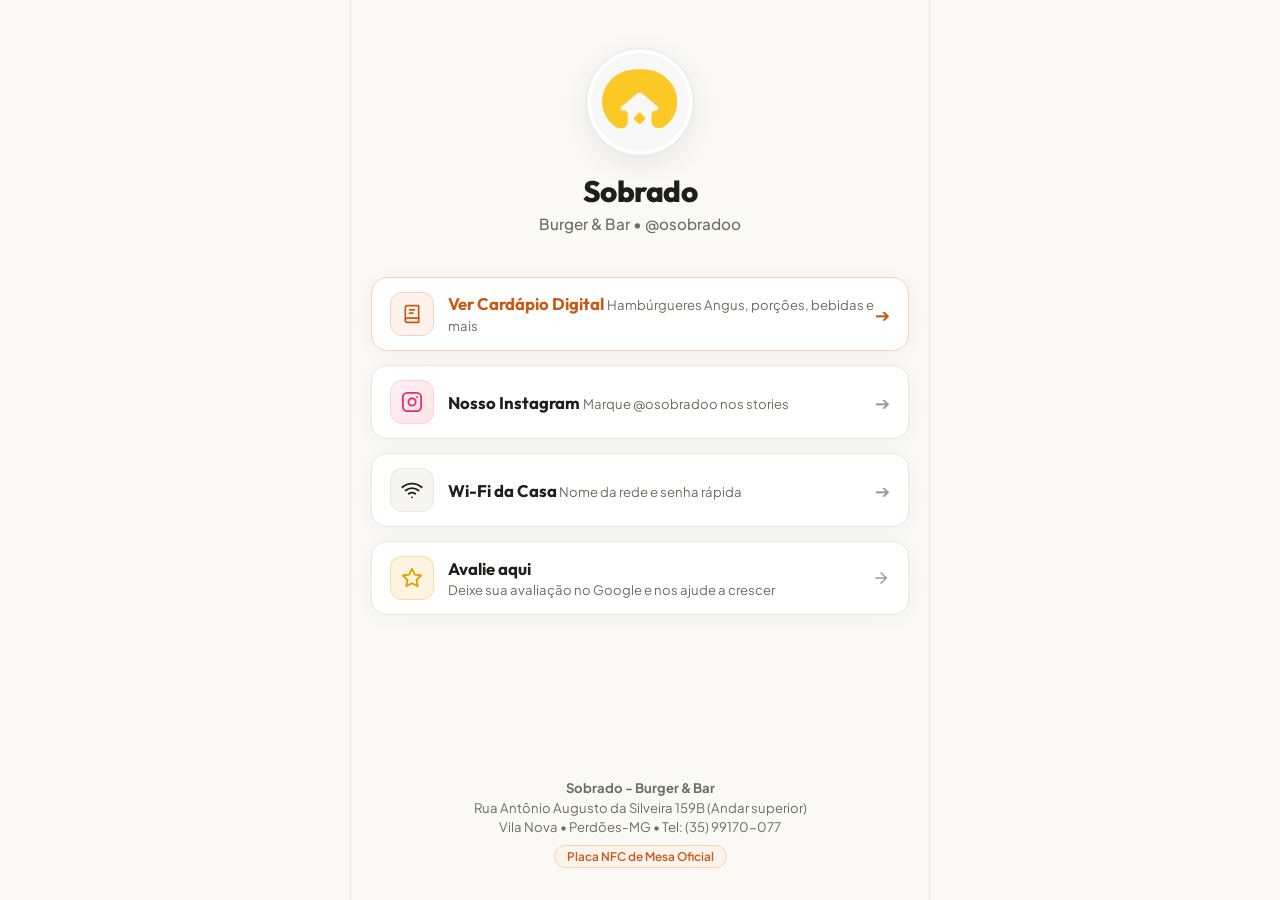
==== index.html @ 649907bb "Initial commit" ====
<!DOCTYPE html>
<html lang="pt-BR">
<head>
  <meta charset="UTF-8">
  <meta name="viewport" content="width=device-width, initial-scale=1.0, maximum-scale=1.0, user-scalable=no, viewport-fit=cover">
  <meta name="theme-color" content="#FAF9F5">
  <meta name="apple-mobile-web-app-status-bar-style" content="default">
  <meta name="description" content="O Sobrado — Hamburgueria artesanal & Chopp em ambiente histórico. Acesse o cardápio digital, conecte-se ao Wi-Fi e conheça nossas criações gastronômicas.">
  
  <!-- Open Graph / WhatsApp Preview -->
  <meta property="og:type" content="website">
  <meta property="og:title" content="Sobrado - Burger & Bar">
  <meta property="og:description" content="Cardápio digital artesanal, hambúrgueres Angus, porções e bebidas. Conecte-se e faça seu pedido.">
  <meta property="og:image" content="assets/images/Logo_Sobrado.jpg">
  <meta property="og:locale" content="pt_BR">
  <meta property="og:site_name" content="Sobrado">

  <title>Sobrado - Burger & Bar — Hub de Mesa</title>

  <!-- Favicon com logo oficial -->
  <link rel="icon" type="image/jpeg" href="assets/images/Logo_Sobrado.jpg">

  <!-- Estilos da Aplicação -->
  <link rel="stylesheet" href="assets/css/styles.css?v=2.7">
</head>
<body>

  <div class="app-container" id="hubAppContainer">
    <main class="hub-wrapper">

      <!-- Identidade e Boas-Vindas Centralizada (Topo Limpo & Minimalista) -->
      <section class="hub-identity">
        <div class="hub-logo-box">
          <img 
            src="assets/images/Logo_Sobrado.jpg" 
            alt="Logotipo Sobrado - Burger & Bar" 
            class="hub-logo-img"
            width="108"
            height="108"
            loading="eager"
          />
        </div>

        <h1 class="hub-title">Sobrado</h1>
        <p class="hub-subtitle">Burger & Bar • @osobradoo</p>

        <!-- Selo de Mesa Ativa Detectada via URL NFC (?mesa=XX) -->
        <div class="table-badge" id="hubTableBadge" style="display: none;">
          <span class="table-badge-dot" aria-hidden="true"></span>
          <span>Mesa <strong id="hubTableNumber">--</strong> Conectada</span>
        </div>
      </section>

      <!-- Ações do Hub de Mesa -->
      <nav class="hub-actions" aria-label="Menu principal de acesso">
        
        <!-- Opção 1: Ver Cardápio (Ação Principal) -->
        <a href="cardapio.html" class="hub-btn hub-btn-primary" id="hubMenuLink">
          <div class="hub-btn-left">
            <span class="hub-btn-icon" aria-hidden="true">
              <svg width="20" height="20" viewBox="0 0 24 24" fill="none" stroke="currentColor" stroke-width="2" stroke-linecap="round" stroke-linejoin="round">
                <path d="M4 19.5A2.5 2.5 0 0 1 6.5 17H20"></path>
                <path d="M6.5 2H20v20H6.5A2.5 2.5 0 0 1 4 19.5v-15A2.5 2.5 0 0 1 6.5 2z"></path>
                <line x1="9" y1="7" x2="15" y2="7"></line>
                <line x1="9" y1="11" x2="13" y2="11"></line>
              </svg>
            </span>
            <div class="hub-btn-text">
              <span class="hub-btn-title">Ver Cardápio Digital</span>
              <span class="hub-btn-desc">Hambúrgueres Angus, porções, bebidas e mais</span>
            </div>
          </div>
          <span class="hub-btn-arrow" aria-hidden="true">➔</span>
        </a>

        <!-- Opção 2: Nosso Instagram -->
        <a 
          href="https://www.instagram.com/osobradoo" 
          target="_blank" 
          rel="noopener noreferrer" 
          class="hub-btn hub-btn-instagram"
          id="hubInstagramLink">
          <div class="hub-btn-left">
            <span class="hub-btn-icon" aria-hidden="true">
              <svg width="22" height="22" viewBox="0 0 24 24" fill="none" stroke="currentColor" stroke-width="2" stroke-linecap="round" stroke-linejoin="round">
                <rect x="2" y="2" width="20" height="20" rx="5" ry="5"></rect>
                <path d="M16 11.37A4 4 0 1 1 12.63 8 4 4 0 0 1 16 11.37z"></path>
                <line x1="17.5" y1="6.5" x2="17.51" y2="6.5"></line>
              </svg>
            </span>
            <div class="hub-btn-text">
              <span class="hub-btn-title">Nosso Instagram</span>
              <span class="hub-btn-desc">Marque @osobradoo nos stories</span>
            </div>
          </div>
          <span class="hub-btn-arrow" aria-hidden="true">➔</span>
        </a>

        <!-- Opção 3: Wi-Fi da Casa -->
        <button type="button" class="hub-btn hub-btn-wifi btn-trigger-wifi" id="hubWifiBtn">
          <div class="hub-btn-left">
            <span class="hub-btn-icon" aria-hidden="true" id="hubWifiIcon">
              <svg width="22" height="22" viewBox="0 0 24 24" fill="none" stroke="currentColor" stroke-width="2" stroke-linecap="round" stroke-linejoin="round">
                <path d="M5 12.55a11 11 0 0 1 14.08 0"></path>
                <path d="M1.42 9a16 16 0 0 1 21.16 0"></path>
                <path d="M8.53 16.11a6 6 0 0 1 6.95 0"></path>
                <line x1="12" y1="20" x2="12.01" y2="20"></line>
              </svg>
            </span>
            <div class="hub-btn-text">
              <span class="hub-btn-title" id="hubWifiTitle">Wi-Fi da Casa</span>
              <span class="hub-btn-desc" id="hubWifiDesc">Nome da rede e senha rápida</span>
            </div>
          </div>
          <span class="hub-btn-arrow" aria-hidden="true">➔</span>
        </button>

        <!-- Opção 4: Avalie aqui (Google Reviews) -->
        <a href="https://search.google.com/local/writereview?placeid=ChIJMa0ilv5XtZQR5QLzIyxNroo" target="_blank" rel="noopener noreferrer" class="link-card" id="hubReviewLink">
          <div class="link-icon-wrapper" style="background: rgba(229, 160, 0, 0.12); color: #E5A000;">
            <svg width="22" height="22" viewBox="0 0 24 24" fill="none" stroke="currentColor" stroke-width="2" stroke-linecap="round" stroke-linejoin="round">
              <polygon points="12 2 15.09 8.26 22 9.27 17 14.14 18.18 21.02 12 17.77 5.82 21.02 7 14.14 2 9.27 8.91 8.26 12 2"></polygon>
            </svg>
          </div>
          <div class="link-info">
            <span class="link-title">Avalie aqui</span>
            <span class="link-desc">Deixe sua avaliação no Google e nos ajude a crescer</span>
          </div>
          <svg class="link-arrow" width="18" height="18" viewBox="0 0 24 24" fill="none" stroke="currentColor" stroke-width="2" stroke-linecap="round" stroke-linejoin="round">
            <line x1="5" y1="12" x2="19" y2="12"></line>
            <polyline points="12 5 19 12 12 19"></polyline>
          </svg>
        </a>

      </nav>

      <!-- Rodapé Institucional Oficial -->
      <footer class="hub-footer">
        <p class="hub-footer-text">
          <strong>Sobrado - Burger & Bar</strong><br>
          Rua Antônio Augusto da Silveira 159B (Andar superior)<br>
          Vila Nova • Perdões-MG • Tel: (35) 99170-077
        </p>
        <span class="hub-footer-badge">Placa NFC de Mesa Oficial</span>
      </footer>

    </main>

    <!-- Modal de Wi-Fi -->
    <div class="modal-overlay" id="wifiModal" role="dialog" aria-modal="true" aria-labelledby="wifiModalTitle">
      <div class="wifi-modal-box">
        <div class="wifi-icon-large" aria-hidden="true">
          <svg width="32" height="32" viewBox="0 0 24 24" fill="none" stroke="currentColor" stroke-width="2" stroke-linecap="round" stroke-linejoin="round">
            <path d="M5 12.55a11 11 0 0 1 14.08 0"></path>
            <path d="M1.42 9a16 16 0 0 1 21.16 0"></path>
            <path d="M8.53 16.11a6 6 0 0 1 6.95 0"></path>
            <line x1="12" y1="20" x2="12.01" y2="20"></line>
          </svg>
        </div>

        <h2 class="wifi-modal-title" id="wifiModalTitle">Wi-Fi d'O Sobrado</h2>
        <p class="wifi-modal-desc">Conecte-se gratuitamente à nossa rede exclusiva para clientes.</p>

        <!-- Visualização Padrão das Credenciais -->
        <div class="wifi-info-card" id="wifiDisplayView">
          <div class="wifi-row">
            <span class="wifi-row-label">Nome da Rede (SSID)</span>
            <span class="wifi-row-value wifi-ssid-value" id="wifiModalSsidVal">O Sobrado - Clientes</span>
          </div>
          <div class="wifi-row">
            <span class="wifi-row-label">Senha de Acesso</span>
            <span class="wifi-row-value wifi-password-value" id="wifiModalPasswordVal">sobradoburger</span>
          </div>
        </div>

        <!-- Formulário de Edição ADM (Oculto por Padrão) -->
        <div class="wifi-edit-form" id="wifiEditForm" style="display: none;">
          <div class="wifi-edit-field">
            <label class="wifi-edit-label" for="wifiEditSsidInput">Nome da Rede (SSID)</label>
            <input type="text" class="wifi-edit-input" id="wifiEditSsidInput" placeholder="Ex: O Sobrado - Clientes" autocomplete="off" />
          </div>
          <div class="wifi-edit-field">
            <label class="wifi-edit-label" for="wifiEditPasswordInput">Senha de Acesso</label>
            <input type="text" class="wifi-edit-input" id="wifiEditPasswordInput" placeholder="Ex: sobradoburger" autocomplete="off" />
          </div>
          <div class="wifi-edit-actions">
            <button type="button" class="btn-wifi-edit-cancel" id="btnCancelWifiEdit">Cancelar</button>
            <button type="button" class="btn-wifi-edit-save" id="btnSaveWifiEdit">Salvar Wi-Fi</button>
          </div>
        </div>

        <!-- Ações Principais -->
        <div class="wifi-main-actions" id="wifiMainActions">
          <button type="button" class="btn-copy-wifi" id="btnCopyWifiPassword">
            <svg width="18" height="18" viewBox="0 0 24 24" fill="none" stroke="currentColor" stroke-width="2" stroke-linecap="round" stroke-linejoin="round">
              <rect x="9" y="9" width="13" height="13" rx="2" ry="2"></rect>
              <path d="M5 15H4a2 2 0 0 1-2-2V4a2 2 0 0 1 2-2h9a2 2 0 0 1 2 2v1"></path>
            </svg>
            <span>Copiar Senha</span>
          </button>

          <!-- Botão ADM: Alterar Dados do Wi-Fi -->
          <button type="button" class="btn-admin-edit-wifi" id="btnOpenWifiEdit" style="display: none;">
            <svg width="15" height="15" viewBox="0 0 24 24" fill="none" stroke="currentColor" stroke-width="2" stroke-linecap="round" stroke-linejoin="round">
              <path d="M11 4H4a2 2 0 0 0-2 2v14a2 2 0 0 0 2 2h14a2 2 0 0 0 2-2v-7"></path>
              <path d="M18.5 2.5a2.121 2.121 0 0 1 3 3L12 15l-4 1 1-4 9.5-9.5z"></path>
            </svg>
            <span>✏️ Alterar Dados do Wi-Fi</span>
          </button>
        </div>

        <button type="button" class="btn-close-wifi-text" id="btnCloseWifi">
          Fechar Janela
        </button>
      </div>
    </div>

    <!-- Toast de Notificação -->
    <div class="toast-notice" id="toastNotice" role="status" aria-live="polite"></div>

  </div>

  <!-- Scripts -->
  <script src="assets/js/products.js?v=2.7"></script>
  <script src="assets/js/supabase.js?v=2.7"></script>
  <script src="assets/js/app.js?v=2.7"></script>
</body>
</html>
---- assets/css/styles.css ----
/* =====================================================================
   O SOBRADO — CARDÁPIO DIGITAL & HUB NFC
   Design System Light Theme: Leve, Limpo, Sofisticado e Minimalista
   ===================================================================== */

@import url('https://fonts.googleapis.com/css2?family=Outfit:wght@400;500;600;700;800&family=Plus+Jakarta+Sans:wght@400;500;600;700&display=swap');

:root {
  /* 1. Paleta de Superfícies (Light Gastronômico & Aconchegante) */
  --bg-main: #FAF9F5;             /* Creme/off-white suave, acolhedor e leve */
  --bg-main-alt: #F4F1EA;         /* Variação sutil para seções de destaque */
  --bg-card: #FFFFFF;             /* Branco puro para cartões e links */
  --bg-card-hover: #FCFBFA;       /* Micro-hover suave */
  --bg-input: #FFFFFF;            /* Fundo dos campos de entrada */
  --bg-chip: #F2EFEB;             /* Chips inativos e badges secundários */
  --bg-chip-hover: #E9E5DE;       /* Hover de chips */
  --bg-glass: rgba(250, 249, 245, 0.92); /* Vidro fosco claro no topo */

  /* 2. Cores de Destaque Gastronômico (Terracota & Âmbar Queimado) */
  --brand-terracotta: #C85A17;     /* Tom terracota/brasa nobre */
  --brand-terracotta-hover: #B44E11; /* Estado ativo/hover */
  --brand-terracotta-light: #FDF3EC; /* Fundo suave para ícones e tags */
  --brand-terracotta-border: #F6D2BD;/* Borda delicada de destaque */
  --brand-amber: #D97706;          /* Âmbar complementar */

  /* 3. Selo de Mesa e Status (Verde Musgo / Sálvia Acolhedor) */
  --status-table-bg: #EAF6EE;      /* Fundo da cápsula da mesa */
  --status-table-border: #C6E7D2;  /* Borda sutil da cápsula */
  --status-table-text: #237841;    /* Verde elegante e legível */
  --status-table-dot: #2E9B54;     /* Ponto pulsante */

  /* 4. Tipografia & Hierarquia de Contraste */
  --text-primary: #1F1E1C;         /* Preto suave / grafite escuro */
  --text-heading: #2D2B28;         /* Títulos e destaques estruturais */
  --text-secondary: #6E6B65;       /* Descrições e ingredientes */
  --text-dim: #9E9B94;             /* Elementos discretos e placeholders */
  --text-white: #FFFFFF;           /* Texto sobre botões terracota */

  /* 5. Bordas e Sombras Suaves (Sem peso preto) */
  --border-subtle: #EAE7E1;        /* Linha sutil padrão */
  --border-divider: #F0ECE4;       /* Divisores internos */
  --border-focus: #C85A17;         /* Foco de acessibilidade */

  --shadow-sm: 0 2px 8px rgba(31, 30, 28, 0.03);
  --shadow-card: 0 4px 20px rgba(31, 30, 28, 0.04);
  --shadow-card-hover: 0 8px 26px rgba(31, 30, 28, 0.07);
  --shadow-drawer: 0 -10px 40px rgba(31, 30, 28, 0.12);
  --shadow-modal: 0 16px 40px rgba(31, 30, 28, 0.14);

  /* 6. Medidas e Geometria */
  --font-heading: 'Outfit', -apple-system, BlinkMacSystemFont, sans-serif;
  --font-body: 'Plus Jakarta Sans', -apple-system, BlinkMacSystemFont, sans-serif;
  --radius-sm: 10px;
  --radius-md: 16px;
  --radius-lg: 20px;
  --radius-xl: 24px;
  --radius-full: 9999px;
  --header-height: 64px;
  --category-bar-height: 56px;
  --touch-target: 44px;
}

/* =====================================================================
   RESET E BASE
   ===================================================================== */
*, *::before, *::after {
  box-sizing: border-box;
  margin: 0;
  padding: 0;
  -webkit-tap-highlight-color: transparent;
}

html {
  font-size: 16px;
  scroll-behavior: smooth;
  background-color: var(--bg-main);
  color: var(--text-primary);
  font-family: var(--font-body);
  -webkit-font-smoothing: antialiased;
  -moz-osx-font-smoothing: grayscale;
}

body {
  min-height: 100vh;
  display: flex;
  flex-direction: column;
  background-color: var(--bg-main);
  color: var(--text-primary);
  overflow-x: hidden;
  padding-bottom: env(safe-area-inset-bottom, 20px);
}

img, video {
  display: block;
  max-width: 100%;
  height: auto;
}

button, a, input {
  font-family: inherit;
  color: inherit;
}

button {
  background: none;
  border: none;
  cursor: pointer;
}

a {
  text-decoration: none;
}

/* =====================================================================
   CONTAINER DO APP (MOBILE-FIRST)
   ===================================================================== */
.app-container {
  width: 100%;
  max-width: 580px;
  margin: 0 auto;
  min-height: 100vh;
  position: relative;
  display: flex;
  flex-direction: column;
  background-color: var(--bg-main);
}

/* =====================================================================
   1. HUB DE ENTRADA (INDEX.HTML / LINKTREE DA MESA)
   ===================================================================== */
.hub-wrapper {
  display: flex;
  flex-direction: column;
  min-height: 100vh;
  padding: 48px 20px 32px 20px;
  padding-top: max(48px, env(safe-area-inset-top, 32px));
  position: relative;
  z-index: 1;
}

/* Identidade Centralizada do Sobrado (Clean & Minimalista) */
.hub-identity {
  display: flex;
  flex-direction: column;
  align-items: center;
  text-align: center;
  margin-top: 0;
  margin-bottom: 30px;
  position: relative;
  z-index: 2;
}

.hub-logo-box {
  width: 108px;
  height: 108px;
  border-radius: 50%;
  padding: 4px;
  background-color: #FFFFFF;
  border: 1px solid var(--border-subtle);
  box-shadow: 0 8px 28px rgba(31, 30, 28, 0.08);
  margin-bottom: 16px;
  transition: transform 0.25s ease, box-shadow 0.25s ease;
  display: flex;
  align-items: center;
  justify-content: center;
  overflow: hidden;
}

.hub-logo-box:hover {
  transform: translateY(-2px);
  box-shadow: 0 12px 32px rgba(31, 30, 28, 0.12);
}

.hub-logo-img {
  width: 100%;
  height: 100%;
  border-radius: 50%;
  object-fit: cover;
  background-color: #FFFFFF;
}

.hub-title {
  font-family: var(--font-heading);
  font-size: 1.85rem;
  font-weight: 800;
  letter-spacing: -0.5px;
  color: var(--text-primary);
  margin-bottom: 4px;
}

.hub-subtitle {
  font-size: 0.95rem;
  color: var(--text-secondary);
  font-weight: 500;
  margin-bottom: 14px;
}

/* Selo de Mesa Ativa Clean */
.table-badge {
  display: inline-flex;
  align-items: center;
  gap: 8px;
  background-color: var(--status-table-bg);
  border: 1px solid var(--status-table-border);
  padding: 6px 14px;
  border-radius: var(--radius-full);
  font-size: 0.85rem;
  font-weight: 600;
  color: var(--status-table-text);
  box-shadow: 0 2px 6px rgba(35, 120, 65, 0.06);
}

.table-badge-dot {
  width: 8px;
  height: 8px;
  border-radius: 50%;
  background-color: var(--status-table-dot);
  box-shadow: 0 0 6px rgba(46, 155, 84, 0.5);
  animation: pulseGreen 2.2s infinite ease-in-out;
}

@keyframes pulseGreen {
  0%, 100% { transform: scale(0.9); opacity: 0.85; }
  50% { transform: scale(1.15); opacity: 1; }
}

/* Lista de Ações do Hub */
.hub-actions {
  display: flex;
  flex-direction: column;
  gap: 14px;
  width: 100%;
  margin-bottom: 28px;
}

.hub-btn {
  display: flex;
  align-items: center;
  justify-content: space-between;
  width: 100%;
  min-height: 68px;
  padding: 14px 18px;
  border-radius: var(--radius-md);
  background-color: var(--bg-card);
  border: 1px solid var(--border-subtle);
  color: var(--text-primary);
  box-shadow: var(--shadow-card);
  transition: transform 0.18s cubic-bezier(0.16, 1, 0.3, 1), box-shadow 0.18s ease, border-color 0.18s ease;
  position: relative;
}

.hub-btn:hover {
  box-shadow: var(--shadow-card-hover);
  border-color: #DFDBD3;
  transform: translateY(-1px);
}

.hub-btn:active {
  transform: scale(0.985);
}

.hub-btn-left {
  display: flex;
  align-items: center;
  gap: 14px;
}

.hub-btn-icon {
  width: 44px;
  height: 44px;
  border-radius: 12px;
  display: flex;
  align-items: center;
  justify-content: center;
  font-size: 1.25rem;
  flex-shrink: 0;
  background-color: var(--bg-main-alt);
  border: 1px solid var(--border-subtle);
  color: var(--text-primary);
  transition: transform 0.2s ease, background-color 0.2s ease;
}

.hub-btn-text {
  text-align: left;
}

.hub-btn-title {
  font-family: var(--font-heading);
  font-size: 1.05rem;
  font-weight: 700;
  color: var(--text-primary);
  line-height: 1.25;
}

.hub-btn-desc {
  font-size: 0.82rem;
  color: var(--text-secondary);
  margin-top: 3px;
}

.hub-btn-arrow {
  color: var(--text-dim);
  font-size: 1.15rem;
  transition: transform 0.2s ease, color 0.2s ease;
}

.hub-btn:hover .hub-btn-arrow {
  transform: translateX(3px);
  color: var(--brand-terracotta);
}

/* Botão 1: Ver Cardápio (Ação Principal com Acento Terracota Nobre) */
.hub-btn-primary {
  border-color: var(--brand-terracotta-border);
  background-color: #FFFFFF;
}

.hub-btn-primary .hub-btn-icon {
  background-color: var(--brand-terracotta-light);
  border-color: var(--brand-terracotta-border);
  color: var(--brand-terracotta);
}

.hub-btn-primary .hub-btn-title {
  color: var(--brand-terracotta);
}

.hub-btn-primary .hub-btn-arrow {
  color: var(--brand-terracotta);
}

/* Botão 2: Instagram */
.hub-btn-instagram .hub-btn-icon {
  background: linear-gradient(135deg, #FFF0F5 0%, #FFE4E6 100%);
  border-color: #FBCFE8;
  color: #E1306C;
}

/* Botão 3: Wi-Fi */
.hub-btn-wifi .hub-btn-icon {
  background-color: #F7F5F0;
  color: var(--text-primary);
}

/* Botão 4: Avaliação no Google & Estilos Link-Card */
.link-card {
  display: flex;
  align-items: center;
  justify-content: space-between;
  width: 100%;
  min-height: 68px;
  padding: 14px 18px;
  border-radius: var(--radius-md);
  background-color: var(--bg-card);
  border: 1px solid var(--border-subtle);
  color: var(--text-primary);
  box-shadow: var(--shadow-card);
  transition: transform 0.18s cubic-bezier(0.16, 1, 0.3, 1), box-shadow 0.18s ease, border-color 0.18s ease;
  position: relative;
  text-decoration: none;
  gap: 14px;
}

.link-card:hover {
  box-shadow: var(--shadow-card-hover);
  border-color: #DFDBD3;
  transform: translateY(-1px);
}

.link-card:active {
  transform: scale(0.985);
}

.link-icon-wrapper {
  width: 44px;
  height: 44px;
  border-radius: 12px;
  display: flex;
  align-items: center;
  justify-content: center;
  font-size: 1.25rem;
  flex-shrink: 0;
  border: 1px solid rgba(229, 160, 0, 0.25);
  transition: transform 0.2s ease, background-color 0.2s ease;
}

.link-card:hover .link-icon-wrapper {
  transform: scale(1.05);
}

.link-info {
  display: flex;
  flex-direction: column;
  text-align: left;
  flex: 1;
}

.link-title {
  font-family: var(--font-heading);
  font-size: 1.05rem;
  font-weight: 700;
  color: var(--text-primary);
  line-height: 1.25;
}

.link-desc {
  font-size: 0.82rem;
  color: var(--text-secondary);
  margin-top: 3px;
}

.link-arrow {
  color: var(--text-dim);
  flex-shrink: 0;
  transition: transform 0.2s ease, color 0.2s ease;
}

.link-card:hover .link-arrow {
  transform: translateX(3px);
  color: #E5A000;
}

/* Rodapé do Hub */
.hub-footer {
  margin-top: auto;
  text-align: center;
  padding-top: 20px;
}

.hub-footer-text {
  font-size: 0.82rem;
  color: var(--text-secondary);
  line-height: 1.5;
}

.hub-footer-badge {
  display: inline-block;
  margin-top: 8px;
  font-size: 0.74rem;
  font-weight: 600;
  color: var(--brand-terracotta);
  background-color: var(--brand-terracotta-light);
  border: 1px solid var(--brand-terracotta-border);
  padding: 3px 12px;
  border-radius: var(--radius-full);
}

/* =====================================================================
   2. CARDÁPIO DIGITAL (CARDAPIO.HTML)
   ===================================================================== */

/* Header Compacto Sticky */
.menu-header {
  position: sticky;
  top: 0;
  z-index: 100;
  height: var(--header-height);
  background: var(--bg-glass);
  backdrop-filter: blur(12px);
  -webkit-backdrop-filter: blur(12px);
  border-bottom: 1px solid var(--border-subtle);
  display: flex;
  align-items: center;
  justify-content: space-between;
  padding: 0 16px;
  padding-top: env(safe-area-inset-top, 0px);
}

.header-left {
  display: flex;
  align-items: center;
  gap: 12px;
}

.btn-back-hub {
  width: 40px;
  height: 40px;
  border-radius: 12px;
  background-color: var(--bg-card);
  border: 1px solid var(--border-subtle);
  display: flex;
  align-items: center;
  justify-content: center;
  color: var(--text-primary);
  box-shadow: var(--shadow-sm);
  transition: transform 0.1s ease, border-color 0.15s ease;
}

.btn-back-hub:active {
  transform: scale(0.92);
}

.header-brand {
  display: flex;
  align-items: center;
  gap: 10px;
}

.header-logo-mini {
  width: 36px;
  height: 36px;
  border-radius: 50%;
  object-fit: cover;
  border: 1.5px solid var(--border-subtle);
  background-color: #FFFFFF;
}

.header-title-box {
  display: flex;
  flex-direction: column;
}

.header-title {
  font-family: var(--font-heading);
  font-size: 1.15rem;
  font-weight: 800;
  color: var(--text-primary);
  line-height: 1.1;
  letter-spacing: -0.3px;
}

.header-desc {
  font-size: 0.74rem;
  color: var(--text-secondary);
  font-weight: 500;
}

.header-right {
  display: flex;
  align-items: center;
  gap: 8px;
}

.header-table-badge {
  display: flex;
  align-items: center;
  gap: 6px;
  background-color: var(--status-table-bg);
  border: 1px solid var(--status-table-border);
  padding: 5px 12px;
  border-radius: var(--radius-full);
  font-size: 0.8rem;
  font-weight: 700;
  color: var(--status-table-text);
}

.header-wifi-btn {
  width: 40px;
  height: 40px;
  border-radius: 12px;
  background-color: var(--bg-card);
  border: 1px solid var(--border-subtle);
  display: flex;
  align-items: center;
  justify-content: center;
  color: var(--text-primary);
  box-shadow: var(--shadow-sm);
  transition: transform 0.1s ease;
}

.header-wifi-btn:active {
  transform: scale(0.92);
}

.header-admin-btn {
  width: 40px;
  height: 40px;
  border-radius: 12px;
  background-color: var(--bg-card);
  border: 1px solid var(--border-subtle);
  display: flex;
  align-items: center;
  justify-content: center;
  color: var(--text-primary);
  box-shadow: var(--shadow-sm);
  transition: transform 0.1s ease, border-color 0.15s ease, background-color 0.15s ease, color 0.15s ease;
  cursor: pointer;
}

.header-admin-btn:hover {
  border-color: #DFDBD3;
  color: var(--brand-terracotta);
}

.header-admin-btn:active {
  transform: scale(0.92);
}

body.admin-mode-active .header-admin-btn,
.header-admin-btn.active {
  background-color: var(--brand-terracotta-light);
  border-color: var(--brand-terracotta-border);
  color: var(--brand-terracotta);
}

.header-cart-btn {
  position: relative;
  width: 40px;
  height: 40px;
  border-radius: 12px;
  background-color: var(--bg-card);
  border: 1px solid var(--border-subtle);
  display: flex;
  align-items: center;
  justify-content: center;
  color: var(--text-primary);
  box-shadow: var(--shadow-sm);
  transition: transform 0.1s ease, border-color 0.15s ease;
  cursor: pointer;
}

.header-cart-btn:active {
  transform: scale(0.92);
}

.cart-badge {
  position: absolute;
  top: -4px;
  right: -4px;
  min-width: 19px;
  height: 19px;
  padding: 0 5px;
  border-radius: var(--radius-full);
  background-color: var(--brand-terracotta);
  color: #FFFFFF;
  font-size: 0.72rem;
  font-weight: 800;
  display: flex;
  align-items: center;
  justify-content: center;
  box-shadow: 0 2px 6px rgba(200, 90, 23, 0.45);
  border: 2px solid #FFFFFF;
  line-height: 1;
  transition: transform 0.2s cubic-bezier(0.175, 0.885, 0.32, 1.275);
}

/* Barra de Pesquisa Rápida */
.search-container {
  padding: 14px 16px 8px 16px;
  position: relative;
}

.search-input-wrapper {
  position: relative;
  display: flex;
  align-items: center;
  background-color: var(--bg-card);
  border: 1px solid var(--border-subtle);
  border-radius: var(--radius-md);
  padding: 0 14px;
  box-shadow: var(--shadow-sm);
  transition: border-color 0.2s ease, box-shadow 0.2s ease;
}

.search-input-wrapper:focus-within {
  border-color: var(--brand-terracotta);
  box-shadow: 0 0 0 3px rgba(200, 90, 23, 0.12);
}

.search-icon {
  color: var(--text-dim);
  font-size: 1.05rem;
  margin-right: 10px;
  flex-shrink: 0;
  display: flex;
  align-items: center;
}

.search-input {
  width: 100%;
  height: 46px;
  background: transparent;
  border: none;
  outline: none;
  color: var(--text-primary);
  font-size: 0.95rem;
  font-weight: 500;
}

.search-input::placeholder {
  color: var(--text-dim);
}

.search-clear-btn {
  width: 28px;
  height: 28px;
  display: none;
  align-items: center;
  justify-content: center;
  color: var(--text-dim);
  border-radius: 50%;
  font-size: 0.85rem;
  transition: color 0.15s ease;
}

.search-clear-btn:hover {
  color: var(--text-primary);
}

.search-input:not(:placeholder-shown) ~ .search-clear-btn {
  display: flex;
}

/* Barra de Categorias Horizontal Sticky */
.categories-bar-wrapper {
  position: sticky;
  top: var(--header-height);
  z-index: 90;
  background: var(--bg-glass);
  backdrop-filter: blur(12px);
  -webkit-backdrop-filter: blur(12px);
  border-bottom: 1px solid var(--border-subtle);
  padding: 10px 0;
}

.categories-bar {
  display: flex;
  gap: 8px;
  overflow-x: auto;
  scroll-behavior: smooth;
  padding: 0 16px;
  scrollbar-width: none;
  -ms-overflow-style: none;
}

.categories-bar::-webkit-scrollbar {
  display: none;
}

.category-tab {
  display: inline-flex;
  align-items: center;
  justify-content: center;
  padding: 8px 16px;
  min-height: 38px;
  border-radius: var(--radius-full);
  background-color: #F0EFEA;
  border: 1px solid var(--border-subtle);
  color: #555555;
  font-size: 0.86rem;
  font-weight: 600;
  white-space: nowrap;
  flex-shrink: 0;
  transition: all 0.2s cubic-bezier(0.16, 1, 0.3, 1);
  cursor: pointer;
  letter-spacing: -0.1px;
}

.category-tab:hover {
  background-color: #E8E6E0;
  color: var(--text-primary);
  border-color: #D8D4CC;
}

.category-tab.active {
  background-color: var(--brand-terracotta);
  color: #FFFFFF;
  border-color: var(--brand-terracotta);
  box-shadow: 0 3px 12px rgba(200, 90, 23, 0.24);
  font-weight: 700;
}

/* =====================================================================
   SEÇÕES E LISTAGEM DE PRODUTOS
   ===================================================================== */
.menu-content {
  padding: 16px;
  display: flex;
  flex-direction: column;
  gap: 32px;
}

.menu-section {
  scroll-margin-top: calc(var(--header-height) + var(--category-bar-height) + 14px);
}

.section-header {
  margin-bottom: 14px;
}

.section-title-wrap {
  display: flex;
  align-items: center;
  justify-content: space-between;
  gap: 12px;
  margin-bottom: 4px;
}

.section-title {
  font-family: var(--font-heading);
  font-size: 1.35rem;
  font-weight: 800;
  color: var(--text-primary);
  letter-spacing: -0.3px;
  line-height: 1.25;
}

.section-count {
  font-size: 0.78rem;
  font-weight: 600;
  color: var(--text-secondary);
  background-color: var(--bg-main-alt);
  border: 1px solid var(--border-subtle);
  padding: 3px 10px;
  border-radius: var(--radius-full);
  white-space: nowrap;
  flex-shrink: 0;
}

.section-desc {
  font-size: 0.85rem;
  color: var(--text-secondary);
  line-height: 1.45;
}

/* Grade de Produtos */
.products-grid {
  display: flex;
  flex-direction: column;
  gap: 14px;
}

/* Card do Produto (Clean & Refinado) */
.product-card {
  display: flex;
  gap: 14px;
  background-color: var(--bg-card);
  border: 1px solid var(--border-subtle);
  border-radius: var(--radius-lg);
  padding: 12px;
  box-shadow: var(--shadow-card);
  cursor: pointer;
  transition: transform 0.18s ease, border-color 0.18s ease, box-shadow 0.18s ease;
  position: relative;
  overflow: hidden;
}

.product-card:active {
  transform: scale(0.985);
}

.product-card:hover {
  border-color: #DFDBD3;
  box-shadow: var(--shadow-card-hover);
}

/* Imagem e Miniatura do Card */
.product-card-media {
  width: 104px;
  height: 104px;
  flex-shrink: 0;
  border-radius: var(--radius-md);
  overflow: hidden;
  position: relative;
  background-color: var(--bg-main-alt);
  border: 1px solid var(--border-subtle);
}

.product-card-img {
  width: 100%;
  height: 100%;
  object-fit: cover;
  transition: transform 0.3s ease;
}

.product-card:hover .product-card-img {
  transform: scale(1.04);
}

/* Fallback de mídia caso imagem falte */
.media-fallback {
  width: 100%;
  height: 100%;
  display: flex;
  flex-direction: column;
  align-items: center;
  justify-content: center;
  background: var(--bg-main-alt);
  color: var(--brand-terracotta);
  font-size: 1.8rem;
}

/* Badge de Destaque Discreta e Elegante */
.product-badge {
  position: absolute;
  top: 6px;
  left: 6px;
  background-color: rgba(255, 255, 255, 0.94);
  backdrop-filter: blur(4px);
  -webkit-backdrop-filter: blur(4px);
  border: 1px solid var(--brand-terracotta-border);
  color: var(--brand-terracotta);
  font-size: 0.65rem;
  font-weight: 700;
  padding: 2px 7px;
  border-radius: 6px;
  text-transform: uppercase;
  letter-spacing: 0.3px;
  box-shadow: 0 2px 6px rgba(0, 0, 0, 0.06);
}

/* Informações do Produto */
.product-card-info {
  display: flex;
  flex-direction: column;
  flex: 1;
  min-width: 0;
}

.product-card-name {
  font-family: var(--font-heading);
  font-size: 1.08rem;
  font-weight: 700;
  color: var(--text-primary);
  line-height: 1.25;
  margin-bottom: 4px;
  display: -webkit-box;
  -webkit-line-clamp: 2;
  -webkit-box-orient: vertical;
  overflow: hidden;
}

.product-card-desc {
  font-size: 0.82rem;
  color: var(--text-secondary);
  line-height: 1.45;
  display: -webkit-box;
  -webkit-line-clamp: 2;
  -webkit-box-orient: vertical;
  overflow: hidden;
  margin-bottom: 8px;
}

.product-card-footer {
  margin-top: auto;
  display: flex;
  align-items: center;
  justify-content: space-between;
}

.product-price {
  font-family: var(--font-heading);
  font-size: 1.15rem;
  font-weight: 800;
  color: var(--brand-terracotta);
  letter-spacing: -0.2px;
}

.product-price-currency {
  font-size: 0.8rem;
  font-weight: 600;
  margin-right: 2px;
  color: var(--brand-terracotta);
}

.btn-open-detail {
  display: inline-flex;
  align-items: center;
  justify-content: center;
  width: 32px;
  height: 32px;
  border-radius: 50%;
  background-color: var(--bg-main-alt);
  border: 1px solid var(--border-subtle);
  color: var(--text-secondary);
  font-size: 0.85rem;
  transition: all 0.18s ease;
}

.product-card:hover .btn-open-detail {
  background-color: var(--brand-terracotta);
  border-color: var(--brand-terracotta);
  color: #FFFFFF;
  transform: scale(1.08);
}

/* Estado de busca vazia */
.empty-search-state {
  display: none;
  flex-direction: column;
  align-items: center;
  justify-content: center;
  padding: 48px 20px;
  text-align: center;
}

.empty-search-state.show {
  display: flex;
}

.empty-icon {
  font-size: 3rem;
  margin-bottom: 12px;
  opacity: 0.7;
}

.empty-title {
  font-family: var(--font-heading);
  font-size: 1.25rem;
  font-weight: 700;
  color: var(--text-primary);
  margin-bottom: 4px;
}

.empty-desc {
  font-size: 0.88rem;
  color: var(--text-secondary);
}

/* =====================================================================
   3. MODAL / BOTTOM SHEET DE DETALHES DO PRODUTO (LIGHT THEME)
   ===================================================================== */
.modal-overlay {
  position: fixed;
  inset: 0;
  background-color: rgba(31, 30, 28, 0.45);
  backdrop-filter: blur(8px);
  -webkit-backdrop-filter: blur(8px);
  z-index: 200;
  display: flex;
  align-items: flex-end;
  justify-content: center;
  opacity: 0;
  visibility: hidden;
  transition: opacity 0.25s ease, visibility 0.25s ease;
}

.modal-overlay.active {
  opacity: 1;
  visibility: visible;
}

.product-drawer {
  position: relative;
  width: 100%;
  max-width: 580px;
  max-height: 90vh;
  background-color: #FFFFFF;
  border-top-left-radius: 20px;
  border-top-right-radius: 20px;
  border: 1px solid var(--border-subtle);
  border-bottom: none;
  box-shadow: var(--shadow-drawer);
  display: flex;
  flex-direction: column;
  overflow: hidden;
  transform: translateY(100%);
  transition: transform 0.3s cubic-bezier(0.16, 1, 0.3, 1);
  padding-bottom: env(safe-area-inset-bottom, 20px);
}

.modal-overlay.active .product-drawer {
  transform: translateY(0);
}

/* Handle superior de arrastar */
.drawer-handle-bar {
  width: 100%;
  display: flex;
  justify-content: center;
  padding: 10px 0 6px 0;
  position: absolute;
  top: 0;
  left: 0;
  z-index: 15;
  pointer-events: none;
}

.drawer-handle {
  width: 44px;
  height: 5px;
  background-color: rgba(255, 255, 255, 0.85);
  border-radius: var(--radius-full);
  box-shadow: 0 1px 4px rgba(0, 0, 0, 0.35);
}

/* Mídia em destaque no topo do modal */
.drawer-media-wrap,
.modal-media,
.modal-image-container {
  position: relative;
  width: 100%;
  height: clamp(280px, 75vw, 320px);
  aspect-ratio: 4 / 3;
  min-height: 280px;
  max-height: 320px;
  background-color: #F7F5F0;
  overflow: hidden;
  flex-shrink: 0;
  display: flex;
  align-items: center;
  justify-content: center;
  border-top-left-radius: 20px;
  border-top-right-radius: 20px;
}

@supports (aspect-ratio: 4 / 3) {
  .drawer-media-wrap,
  .modal-media,
  .modal-image-container {
    height: auto;
  }
}

/* Vinheta suave no topo para destacar o handle e o botão fechar */
.drawer-media-wrap::before,
.modal-media::before,
.modal-image-container::before {
  content: "";
  position: absolute;
  top: 0;
  left: 0;
  right: 0;
  height: 60px;
  background: linear-gradient(
    to bottom,
    rgba(0, 0, 0, 0.28) 0%,
    rgba(0, 0, 0, 0.1) 40%,
    transparent 100%
  );
  z-index: 2;
  pointer-events: none;
}

.drawer-media-img,
.drawer-media-video,
.modal-media img,
.modal-image-container img {
  width: 100%;
  height: 100%;
  object-fit: cover;
  object-position: center 75%;
  display: block;
}

/* Regra e classe dedicada para manter o hambúrguer centralizado e visível por inteiro */
.burger-focus,
.drawer-media-img.burger-focus,
.modal-media img.burger-focus,
.modal-image-container img.burger-focus {
  object-fit: cover;
  object-position: center 75%;
}

.focus-bottom,
.drawer-media-img.focus-bottom {
  object-fit: cover;
  object-position: bottom center;
}

/* Imagens verticais ou que necessitem de acomodação completa sem cortes */
.drawer-media-img.is-vertical,
.drawer-media-img.contain-fit {
  object-fit: contain;
  object-position: center;
  background-color: #F7F5F0;
}

.drawer-media-gradient {
  position: absolute;
  inset: 0;
  background: linear-gradient(
    to bottom,
    rgba(0, 0, 0, 0.2) 0%,
    transparent 50%,
    rgba(255, 255, 255, 0.95) 100%
  );
  pointer-events: none;
}

/* Botão Fechar Modal Flutuante com alto contraste e nitidez */
.btn-close-modal {
  position: absolute;
  top: 14px;
  right: 14px;
  width: 38px;
  height: 38px;
  border-radius: 50%;
  background-color: rgba(255, 255, 255, 0.95);
  backdrop-filter: blur(8px);
  -webkit-backdrop-filter: blur(8px);
  border: 1px solid rgba(255, 255, 255, 0.9);
  color: #1F1E1C;
  display: flex;
  align-items: center;
  justify-content: center;
  font-size: 1.15rem;
  font-weight: 700;
  line-height: 1;
  z-index: 20;
  box-shadow: 0 4px 14px rgba(0, 0, 0, 0.18), 0 1px 3px rgba(0, 0, 0, 0.12);
  cursor: pointer;
  transition: transform 0.15s ease, background-color 0.15s ease, box-shadow 0.15s ease;
}

.btn-close-modal:hover {
  background-color: #FFFFFF;
  transform: scale(1.05);
  box-shadow: 0 6px 18px rgba(0, 0, 0, 0.22);
}

.btn-close-modal:active {
  transform: scale(0.92);
}

/* Conteúdo do Drawer */
.drawer-body {
  padding: 18px 20px 24px 20px;
  overflow-y: auto;
  display: flex;
  flex-direction: column;
  gap: 16px;
  background-color: #FFFFFF;
}

.drawer-badge {
  display: inline-block;
  align-self: flex-start;
  font-size: 0.72rem;
  font-weight: 700;
  text-transform: uppercase;
  color: var(--brand-terracotta);
  background-color: var(--brand-terracotta-light);
  border: 1px solid var(--brand-terracotta-border);
  padding: 4px 12px;
  border-radius: var(--radius-full);
}

.drawer-header-row {
  display: flex;
  align-items: flex-start;
  justify-content: space-between;
  gap: 12px;
}

.drawer-title {
  font-family: var(--font-heading);
  font-size: 1.5rem;
  font-weight: 800;
  color: var(--text-primary);
  line-height: 1.2;
}

.drawer-price {
  font-family: var(--font-heading);
  font-size: 1.5rem;
  font-weight: 800;
  color: var(--brand-terracotta);
  white-space: nowrap;
}

.drawer-desc {
  font-size: 0.95rem;
  line-height: 1.6;
  color: var(--text-secondary);
}

/* Seção de Ingredientes */
.drawer-section-title {
  font-family: var(--font-heading);
  font-size: 0.9rem;
  font-weight: 700;
  color: var(--text-primary);
  text-transform: uppercase;
  letter-spacing: 0.5px;
  margin-bottom: 8px;
}

.ingredients-list {
  display: flex;
  flex-wrap: wrap;
  gap: 8px;
  list-style: none;
}

.ingredient-pill {
  font-size: 0.82rem;
  font-weight: 500;
  color: var(--text-heading);
  background-color: var(--bg-main-alt);
  border: 1px solid var(--border-subtle);
  padding: 6px 14px;
  border-radius: var(--radius-full);
  display: inline-flex;
  align-items: center;
  gap: 6px;
}

.ingredient-pill::before {
  content: "•";
  color: var(--brand-terracotta);
  font-size: 1.15rem;
}

/* Card de Acompanhamento / Molho Incluso */
.drawer-accompaniment-card {
  display: flex;
  align-items: flex-start;
  gap: 12px;
  background-color: var(--brand-terracotta-light);
  border: 1px solid var(--brand-terracotta-border);
  border-radius: var(--radius-md);
  padding: 12px 14px;
}

.accompaniment-icon {
  font-size: 1.25rem;
  line-height: 1;
  flex-shrink: 0;
  margin-top: 1px;
}

.accompaniment-text {
  display: flex;
  flex-direction: column;
  gap: 2px;
}

.accompaniment-title {
  font-size: 0.76rem;
  font-weight: 700;
  text-transform: uppercase;
  letter-spacing: 0.4px;
  color: var(--brand-terracotta);
}

.accompaniment-desc {
  font-size: 0.88rem;
  color: var(--text-primary);
  line-height: 1.4;
  font-weight: 500;
}

/* Fallback Grande no Modal de Detalhes */
.media-fallback-large {
  width: 100%;
  height: 100%;
  min-height: 280px;
  display: flex;
  flex-direction: column;
  align-items: center;
  justify-content: center;
  background: linear-gradient(135deg, #FAF9F5 0%, #F5F1E8 100%);
  border-bottom: 1px solid var(--border-subtle);
  position: relative;
  text-align: center;
  padding: 20px;
}

.media-fallback-large .fallback-svg-wrap {
  width: 80px;
  height: 80px;
  border-radius: 50%;
  background-color: #FFFFFF;
  border: 1.5px solid var(--brand-terracotta-border);
  display: flex;
  align-items: center;
  justify-content: center;
  box-shadow: 0 4px 16px rgba(200, 90, 23, 0.12);
  margin-bottom: 12px;
}

.media-fallback-large .fallback-brand-tag {
  font-size: 0.72rem;
  font-weight: 700;
  text-transform: uppercase;
  letter-spacing: 0.6px;
  color: var(--brand-terracotta);
  background: rgba(200, 90, 23, 0.08);
  border: 1px solid var(--brand-terracotta-border);
  padding: 3px 12px;
  border-radius: var(--radius-full);
}

/* =====================================================================
   SEÇÃO DE ADICIONAIS NO MODAL DE DETALHES (EXCLUSIVO AO CLICAR)
   ===================================================================== */
.drawer-addons-section {
  display: flex;
  flex-direction: column;
  gap: 10px;
  padding-top: 4px;
}

.drawer-addons-header {
  display: flex;
  align-items: center;
  justify-content: space-between;
  gap: 8px;
}

.drawer-addons-header .drawer-section-title {
  margin-bottom: 0;
}

.drawer-addons-optional-badge {
  font-size: 0.72rem;
  font-weight: 600;
  color: var(--text-dim);
  background-color: var(--bg-main-alt);
  border: 1px solid var(--border-subtle);
  padding: 2px 8px;
  border-radius: var(--radius-full);
  text-transform: uppercase;
  letter-spacing: 0.5px;
}

.drawer-addons-list {
  display: flex;
  flex-direction: column;
  gap: 8px;
}

.drawer-addon-item {
  display: flex;
  align-items: center;
  justify-content: space-between;
  gap: 12px;
  padding: 10px 14px;
  background-color: #FFFFFF;
  border: 1px solid var(--border-subtle);
  border-radius: var(--radius-md);
  cursor: pointer;
  user-select: none;
  transition: all 0.18s ease;
  position: relative;
}

.drawer-addon-item:hover {
  background-color: #FAFAF7;
  border-color: #DFDBD3;
}

/* Destaque sutil com borda terracota e fundo creme leve ao marcar */
.drawer-addon-item.selected,
.drawer-addon-item:has(.addon-checkbox:checked) {
  background-color: #FDF9F5;
  border-color: var(--brand-terracotta);
  box-shadow: 0 2px 8px rgba(200, 90, 23, 0.08);
}

.drawer-addon-item-left {
  display: flex;
  align-items: center;
  gap: 12px;
  min-width: 0;
  flex: 1;
}

/* Checkbox Estilizado Personalizado */
.addon-checkbox-wrap {
  position: relative;
  width: 20px;
  height: 20px;
  flex-shrink: 0;
  display: flex;
  align-items: center;
  justify-content: center;
}

.addon-checkbox {
  position: absolute;
  opacity: 0;
  width: 100%;
  height: 100%;
  cursor: pointer;
  margin: 0;
  z-index: 2;
}

.addon-custom-check {
  width: 20px;
  height: 20px;
  border-radius: 6px;
  border: 1.5px solid #D5D1C8;
  background-color: #FFFFFF;
  display: flex;
  align-items: center;
  justify-content: center;
  color: transparent;
  transition: all 0.18s ease;
  pointer-events: none;
}

.addon-checkbox:checked + .addon-custom-check,
.drawer-addon-item.selected .addon-custom-check {
  background-color: var(--brand-terracotta);
  border-color: var(--brand-terracotta);
  color: #FFFFFF;
  box-shadow: 0 2px 6px rgba(200, 90, 23, 0.25);
}

.addon-name {
  font-size: 0.92rem;
  font-weight: 600;
  color: var(--text-primary);
  line-height: 1.3;
}

.drawer-addon-item.selected .addon-name,
.drawer-addon-item:has(.addon-checkbox:checked) .addon-name {
  color: #2D2B28;
}

.addon-price {
  font-family: var(--font-heading);
  font-size: 0.88rem;
  font-weight: 700;
  color: var(--brand-terracotta);
  white-space: nowrap;
  letter-spacing: -0.2px;
}

/* Ações do Modal de Detalhes */
.drawer-actions {
  margin-top: 8px;
  display: flex;
  flex-direction: column;
  gap: 10px;
  position: sticky;
  bottom: 0;
  background: linear-gradient(to top, #FFFFFF 90%, rgba(255, 255, 255, 0));
  padding-top: 10px;
  padding-bottom: 2px;
  z-index: 10;
}

.btn-primary-action {
  width: 100%;
  min-height: 52px;
  background-color: var(--brand-terracotta);
  border-radius: var(--radius-md);
  color: #FFFFFF;
  font-family: var(--font-heading);
  font-weight: 700;
  font-size: 1rem;
  display: flex;
  align-items: center;
  justify-content: center;
  gap: 10px;
  box-shadow: 0 4px 16px rgba(200, 90, 23, 0.28);
  transition: transform 0.15s ease, background-color 0.15s ease;
}

.btn-primary-action:hover {
  background-color: var(--brand-terracotta-hover);
}

.btn-primary-action:active {
  transform: scale(0.98);
}

/* =====================================================================
   3.1 MODAL / GAVETA DA SACOLA DE PEDIDOS (LIGHT THEME)
   ===================================================================== */
.cart-drawer {
  max-height: 92vh;
}

.cart-drawer-header {
  padding: 22px 20px 14px 20px;
  border-bottom: 1px solid var(--border-subtle);
  position: relative;
  background-color: #FFFFFF;
}

.cart-title-row {
  display: flex;
  align-items: center;
  justify-content: space-between;
  gap: 12px;
  padding-right: 44px; /* Espaço para o botão fechar */
}

.cart-drawer-title {
  font-family: var(--font-heading);
  font-size: 1.35rem;
  font-weight: 800;
  color: var(--text-primary);
  letter-spacing: -0.3px;
}

.cart-table-badge {
  display: inline-flex;
  align-items: center;
  gap: 6px;
  background-color: var(--status-table-bg);
  border: 1px solid var(--status-table-border);
  padding: 4px 10px;
  border-radius: var(--radius-full);
  font-size: 0.78rem;
  font-weight: 700;
  color: var(--status-table-text);
}

.cart-drawer-subtitle {
  font-size: 0.82rem;
  color: var(--text-secondary);
  margin-top: 4px;
}

.cart-drawer-body {
  flex: 1;
  overflow-y: auto;
  padding: 16px 20px;
  display: flex;
  flex-direction: column;
  background-color: #FFFFFF;
  max-height: 48vh;
}

/* Lista de itens da sacola */
.cart-items-list {
  display: flex;
  flex-direction: column;
  gap: 12px;
}

.cart-item-card {
  background-color: var(--bg-main);
  border: 1px solid var(--border-subtle);
  border-radius: var(--radius-md);
  padding: 12px;
  display: flex;
  align-items: center;
  gap: 12px;
  transition: border-color 0.15s ease;
}

.cart-item-thumb {
  width: 58px;
  height: 58px;
  border-radius: var(--radius-sm);
  object-fit: cover;
  object-position: center;
  border: 1px solid var(--border-subtle);
  background-color: #FFFFFF;
  flex-shrink: 0;
}

.cart-item-details {
  flex: 1;
  display: flex;
  flex-direction: column;
  gap: 4px;
  min-width: 0;
}

.cart-item-top {
  display: flex;
  justify-content: space-between;
  align-items: flex-start;
  gap: 8px;
}

.cart-item-name {
  font-family: var(--font-heading);
  font-size: 0.92rem;
  font-weight: 700;
  color: var(--text-primary);
  line-height: 1.25;
  white-space: nowrap;
  overflow: hidden;
  text-overflow: ellipsis;
}

.btn-cart-remove {
  background: none;
  border: none;
  color: var(--text-dim);
  font-size: 0.95rem;
  line-height: 1;
  padding: 2px 4px;
  cursor: pointer;
  border-radius: 4px;
  transition: color 0.15s ease;
}

.btn-cart-remove:hover {
  color: #DC2626;
}

.cart-item-addons {
  font-size: 0.78rem;
  line-height: 1.35;
  color: var(--text-secondary);
  margin: 1px 0 3px 0;
  word-break: break-word;
}

.cart-item-addons-price {
  font-weight: 700;
  color: var(--brand-terracotta);
  white-space: nowrap;
}

.cart-item-unit {
  font-size: 0.78rem;
  color: var(--text-secondary);
  font-weight: 500;
}

.cart-item-bottom {
  display: flex;
  justify-content: space-between;
  align-items: center;
  margin-top: 4px;
}

.cart-qty-control {
  display: inline-flex;
  align-items: center;
  gap: 6px;
  background-color: #FFFFFF;
  border: 1px solid var(--border-subtle);
  border-radius: 8px;
  padding: 2px 4px;
}

.btn-qty-action {
  width: 26px;
  height: 26px;
  border-radius: 6px;
  background-color: var(--bg-main);
  border: 1px solid var(--border-subtle);
  color: var(--text-primary);
  font-weight: 700;
  font-size: 0.95rem;
  display: flex;
  align-items: center;
  justify-content: center;
  cursor: pointer;
  transition: transform 0.1s ease, background-color 0.1s ease;
}

.btn-qty-action:active {
  transform: scale(0.9);
  background-color: var(--border-subtle);
}

.cart-qty-display {
  min-width: 22px;
  text-align: center;
  font-size: 0.88rem;
  font-weight: 800;
  color: var(--text-primary);
}

.cart-item-subtotal {
  font-family: var(--font-heading);
  font-size: 0.98rem;
  font-weight: 800;
  color: var(--brand-terracotta);
}

/* Estado Vazio da Sacola */
.cart-empty-state {
  padding: 36px 16px;
  text-align: center;
  display: flex;
  flex-direction: column;
  align-items: center;
  gap: 12px;
  margin: auto 0;
}

.cart-empty-icon {
  width: 64px;
  height: 64px;
  border-radius: 50%;
  background-color: var(--brand-terracotta-light);
  border: 1px solid var(--brand-terracotta-border);
  color: var(--brand-terracotta);
  display: flex;
  align-items: center;
  justify-content: center;
  margin-bottom: 4px;
}

.cart-empty-title {
  font-family: var(--font-heading);
  font-size: 1.25rem;
  font-weight: 800;
  color: var(--text-primary);
}

.cart-empty-desc {
  font-size: 0.88rem;
  color: var(--text-secondary);
  max-width: 260px;
  line-height: 1.45;
}

.btn-explore-menu {
  margin-top: 8px;
  padding: 10px 22px;
  border-radius: var(--radius-full);
  background-color: var(--brand-terracotta-light);
  border: 1px solid var(--brand-terracotta-border);
  color: var(--brand-terracotta);
  font-weight: 700;
  font-size: 0.88rem;
  cursor: pointer;
  transition: transform 0.15s ease, background-color 0.15s ease;
}

.btn-explore-menu:active {
  transform: scale(0.96);
}

/* Rodapé da Sacola */
.cart-drawer-footer {
  padding: 16px 20px 20px 20px;
  border-top: 1px solid var(--border-subtle);
  background-color: #FFFFFF;
  display: flex;
  flex-direction: column;
  gap: 14px;
}

.cart-notes-wrapper {
  display: flex;
  flex-direction: column;
  gap: 6px;
}

.cart-notes-label {
  display: flex;
  align-items: center;
  gap: 6px;
  font-size: 0.76rem;
  font-weight: 700;
  text-transform: uppercase;
  letter-spacing: 0.4px;
  color: var(--text-secondary);
}

.cart-notes-input {
  width: 100%;
  border: 1px solid var(--border-subtle);
  border-radius: var(--radius-sm);
  padding: 10px 12px;
  font-family: var(--font-body);
  font-size: 0.88rem;
  color: var(--text-primary);
  background-color: var(--bg-main);
  resize: none;
  outline: none;
  transition: border-color 0.15s ease, background-color 0.15s ease;
}

.cart-notes-input:focus {
  border-color: var(--brand-terracotta);
  background-color: #FFFFFF;
}

.cart-total-row {
  display: flex;
  justify-content: space-between;
  align-items: center;
  padding-top: 2px;
}

.cart-total-label {
  font-size: 0.95rem;
  font-weight: 600;
  color: var(--text-secondary);
}

.cart-total-value {
  font-family: var(--font-heading);
  font-size: 1.45rem;
  font-weight: 800;
  color: var(--text-primary);
  letter-spacing: -0.3px;
}

.btn-whatsapp-order {
  width: 100%;
  min-height: 52px;
  border-radius: var(--radius-md);
  background-color: var(--brand-terracotta);
  color: #FFFFFF;
  font-family: var(--font-heading);
  font-weight: 700;
  font-size: 1.05rem;
  display: flex;
  align-items: center;
  justify-content: center;
  gap: 10px;
  box-shadow: 0 6px 20px rgba(200, 90, 23, 0.3);
  transition: transform 0.15s ease, background-color 0.15s ease;
}

.btn-whatsapp-order:hover {
  background-color: var(--brand-terracotta-hover);
}

.btn-whatsapp-order:active {
  transform: scale(0.98);
}

/* =====================================================================
   4. MODAL DE WI-FI (LIGHT THEME)
   ===================================================================== */
.wifi-modal-box {
  width: 90%;
  max-width: 420px;
  background-color: #FFFFFF;
  border: 1px solid var(--border-subtle);
  border-radius: var(--radius-xl);
  padding: 24px;
  box-shadow: var(--shadow-modal);
  text-align: center;
  position: relative;
  transform: scale(0.92);
  transition: transform 0.25s cubic-bezier(0.16, 1, 0.3, 1);
  margin: auto;
}

.modal-overlay.active .wifi-modal-box {
  transform: scale(1);
}

.wifi-icon-large {
  width: 64px;
  height: 64px;
  border-radius: 50%;
  background-color: var(--brand-terracotta-light);
  border: 1px solid var(--brand-terracotta-border);
  display: flex;
  align-items: center;
  justify-content: center;
  margin: 0 auto 16px auto;
  font-size: 1.8rem;
  color: var(--brand-terracotta);
}

.wifi-modal-title {
  font-family: var(--font-heading);
  font-size: 1.4rem;
  font-weight: 800;
  color: var(--text-primary);
  margin-bottom: 6px;
}

.wifi-modal-desc {
  font-size: 0.88rem;
  color: var(--text-secondary);
  margin-bottom: 20px;
}

.wifi-info-card {
  background-color: var(--bg-main-alt);
  border: 1px solid var(--border-subtle);
  border-radius: var(--radius-md);
  padding: 16px;
  display: flex;
  flex-direction: column;
  gap: 12px;
  margin-bottom: 20px;
  text-align: left;
}

.wifi-row {
  display: flex;
  flex-direction: column;
  gap: 3px;
}

.wifi-row-label {
  font-size: 0.72rem;
  text-transform: uppercase;
  font-weight: 700;
  color: var(--text-secondary);
  letter-spacing: 0.5px;
}

.wifi-row-value {
  font-size: 1.1rem;
  font-weight: 700;
  color: var(--text-primary);
  font-family: monospace;
}

.btn-copy-wifi {
  width: 100%;
  min-height: 48px;
  background-color: var(--brand-terracotta);
  border-radius: var(--radius-md);
  color: #FFFFFF;
  font-weight: 700;
  font-size: 0.95rem;
  display: flex;
  align-items: center;
  justify-content: center;
  gap: 8px;
  transition: transform 0.15s ease, background-color 0.15s ease;
  box-shadow: 0 4px 14px rgba(200, 90, 23, 0.25);
}

.btn-copy-wifi:hover {
  background-color: var(--brand-terracotta-hover);
}

.btn-copy-wifi:active {
  transform: scale(0.97);
}

/* Botão ADM: Alterar Dados do Wi-Fi */
.btn-admin-edit-wifi {
  width: 100%;
  min-height: 42px;
  background-color: transparent;
  border: 1px dashed var(--brand-terracotta);
  border-radius: var(--radius-md);
  color: var(--brand-terracotta);
  font-weight: 600;
  font-size: 0.88rem;
  display: inline-flex;
  align-items: center;
  justify-content: center;
  gap: 8px;
  margin-top: 10px;
  cursor: pointer;
  transition: all 0.2s ease;
}

.btn-admin-edit-wifi:hover {
  background-color: rgba(200, 90, 23, 0.08);
  border-style: solid;
}

.btn-admin-edit-wifi:active {
  transform: scale(0.98);
}

/* Formulário de Edição ADM do Wi-Fi */
.wifi-edit-form {
  background-color: var(--bg-main-alt);
  border: 1px solid var(--brand-terracotta-border);
  border-radius: var(--radius-md);
  padding: 16px;
  display: flex;
  flex-direction: column;
  gap: 14px;
  margin-bottom: 20px;
  text-align: left;
}

.wifi-edit-field {
  display: flex;
  flex-direction: column;
  gap: 5px;
}

.wifi-edit-label {
  font-size: 0.74rem;
  text-transform: uppercase;
  font-weight: 700;
  color: var(--text-secondary);
  letter-spacing: 0.5px;
}

.wifi-edit-input {
  width: 100%;
  padding: 10px 12px;
  border: 1px solid var(--border-subtle);
  border-radius: var(--radius-sm);
  background-color: #FFFFFF;
  color: var(--text-primary);
  font-size: 0.95rem;
  font-weight: 600;
  font-family: inherit;
  transition: border-color 0.2s ease, box-shadow 0.2s ease;
}

.wifi-edit-input:focus {
  outline: none;
  border-color: var(--brand-terracotta);
  box-shadow: 0 0 0 3px rgba(200, 90, 23, 0.15);
}

.wifi-edit-actions {
  display: flex;
  gap: 10px;
  margin-top: 4px;
}

.btn-wifi-edit-cancel {
  flex: 1;
  min-height: 42px;
  background-color: #ECEAE4;
  color: var(--text-secondary);
  border-radius: var(--radius-sm);
  font-weight: 600;
  font-size: 0.88rem;
  border: 1px solid var(--border-subtle);
  cursor: pointer;
  transition: all 0.15s ease;
}

.btn-wifi-edit-cancel:hover {
  background-color: #E2DFD7;
  color: var(--text-primary);
}

.btn-wifi-edit-save {
  flex: 1.3;
  min-height: 42px;
  background-color: var(--brand-terracotta);
  color: #FFFFFF;
  border-radius: var(--radius-sm);
  font-weight: 700;
  font-size: 0.88rem;
  border: none;
  cursor: pointer;
  box-shadow: 0 2px 8px rgba(200, 90, 23, 0.25);
  transition: all 0.15s ease;
}

.btn-wifi-edit-save:hover {
  background-color: var(--brand-terracotta-hover);
}

.btn-wifi-edit-save:active {
  transform: scale(0.98);
}

.btn-close-wifi-text {
  margin-top: 14px;
  font-size: 0.88rem;
  font-weight: 600;
  color: var(--text-secondary);
  padding: 8px 16px;
  transition: color 0.15s ease;
}

.btn-close-wifi-text:hover {
  color: var(--text-primary);
}

/* =====================================================================
   5. FEEDBACK TOAST DE NOTIFICAÇÃO (CONTRASTE ELEGANTE)
   ===================================================================== */
.toast-notice {
  position: fixed;
  bottom: 24px;
  left: 50%;
  transform: translateX(-50%) translateY(100px);
  background-color: #1F1E1C;
  border: 1px solid rgba(255, 255, 255, 0.1);
  color: #FFFFFF;
  padding: 12px 22px;
  border-radius: var(--radius-full);
  display: flex;
  align-items: center;
  gap: 10px;
  font-size: 0.9rem;
  font-weight: 600;
  box-shadow: 0 10px 30px rgba(0, 0, 0, 0.2);
  z-index: 999;
  opacity: 0;
  transition: transform 0.3s cubic-bezier(0.16, 1, 0.3, 1), opacity 0.3s;
  pointer-events: none;
  max-width: min(92vw, 480px);
  text-align: center;
}

.toast-notice.show {
  transform: translateX(-50%) translateY(0);
  opacity: 1;
}

.toast-icon {
  color: #34D399;
  font-size: 1.1rem;
}

/* =====================================================================
   6. MODO ADMINISTRADOR (ADM) — PAINEL, CONTROLES & FORMULÁRIOS
   ===================================================================== */

/* Ajustes de layout sticky quando em Modo ADM */
body.admin-mode-active {
  --admin-bar-height: 86px;
}

body.admin-mode-active .menu-header {
  top: var(--admin-bar-height, 86px);
}

body.admin-mode-active .categories-bar-wrapper {
  top: calc(var(--header-height) + var(--admin-bar-height, 86px));
}

body.admin-mode-active .menu-section {
  scroll-margin-top: calc(var(--header-height) + var(--category-bar-height) + var(--admin-bar-height, 86px) + 16px);
}

/* Barra Superior Fixa do ADM */
#adminTopBar,
.admin-top-bar {
  position: sticky;
  top: 0;
  z-index: 105;
  width: 100%;
  max-width: 580px; /* Alinhado ao container central do cardápio */
  margin: 0 auto;
  box-sizing: border-box;
  padding: 8px 12px;
  background-color: #FFFFFF;
  border-bottom: 1px solid var(--border-subtle);
  box-shadow: 0 2px 10px rgba(31, 30, 28, 0.04);
  animation: adminSlideDown 0.25s cubic-bezier(0.16, 1, 0.3, 1);
}

@keyframes adminSlideDown {
  from {
    transform: translateY(-100%);
    opacity: 0;
  }
  to {
    transform: translateY(0);
    opacity: 1;
  }
}

.admin-top-bar-inner {
  display: flex;
  flex-direction: column;
  gap: 8px;
  width: 100%;
  box-sizing: border-box;
}

/* Linha 1: Status "⚡ Painel ADM" à esquerda + "Sair do ADM" à direita */
.admin-top-bar-header-row {
  display: flex;
  align-items: center;
  justify-content: space-between;
  width: 100%;
  gap: 8px;
}

.admin-top-bar-badge {
  display: flex;
  align-items: center;
  gap: 6px;
  font-family: var(--font-heading);
  font-size: 0.82rem;
  font-weight: 700;
  color: var(--brand-terracotta);
  white-space: nowrap;
}

.admin-pulse-dot {
  width: 8px;
  height: 8px;
  border-radius: 50%;
  background-color: #10B981;
  box-shadow: 0 0 0 0 rgba(16, 185, 129, 0.6);
  animation: adminPulse 1.8s infinite;
}

@keyframes adminPulse {
  0% {
    box-shadow: 0 0 0 0 rgba(16, 185, 129, 0.6);
  }
  70% {
    box-shadow: 0 0 0 7px rgba(16, 185, 129, 0);
  }
  100% {
    box-shadow: 0 0 0 0 rgba(16, 185, 129, 0);
  }
}

/* Linha 2: "Sincronizar Base" + "+ Novo Produto" */
#adminTopBar .admin-bar-actions,
.admin-top-bar-actions {
  display: flex;
  flex-wrap: wrap;
  gap: 6px;
  justify-content: flex-end;
  width: 100%;
  box-sizing: border-box;
}

#adminTopBar button,
#adminTopBar .btn-admin-action,
.btn-admin-bar {
  display: inline-flex;
  align-items: center;
  justify-content: center;
  gap: 6px;
  font-size: 0.78rem;
  padding: 6px 10px;
  min-height: 32px;
  border-radius: var(--radius-full);
  font-weight: 700;
  cursor: pointer;
  transition: all 0.15s ease;
  white-space: nowrap;
  box-sizing: border-box;
}

#adminTopBar .admin-bar-actions .btn-admin-bar,
#adminTopBar .admin-bar-actions .btn-admin-action {
  flex: 1 1 0;
  min-width: 0;
  text-align: center;
}

.btn-admin-bar-sync {
  background-color: var(--brand-terracotta-light);
  color: var(--brand-terracotta);
  border: 1px solid var(--brand-terracotta-border);
}

.btn-admin-bar-sync:hover {
  background-color: #F8E3D4;
  border-color: var(--brand-terracotta);
  transform: translateY(-1px);
}

.btn-admin-bar-sync:active {
  transform: scale(0.96);
}

.btn-admin-bar-sync.loading,
.btn-admin-bar-sync:disabled {
  opacity: 0.7;
  cursor: not-allowed;
  pointer-events: none;
}

.btn-admin-bar-new {
  background-color: var(--brand-terracotta);
  color: #FFFFFF;
  border: 1px solid var(--brand-terracotta);
  box-shadow: 0 2px 8px rgba(200, 90, 23, 0.25);
}

.btn-admin-bar-new:hover {
  background-color: var(--brand-terracotta-hover);
  transform: translateY(-1px);
  box-shadow: 0 4px 12px rgba(200, 90, 23, 0.35);
}

.btn-admin-bar-new:active {
  transform: scale(0.96);
}

.btn-admin-bar-logout {
  background-color: var(--bg-main-alt);
  color: var(--text-secondary);
  border: 1px solid var(--border-subtle);
  padding: 5px 10px;
  font-size: 0.76rem;
}

.btn-admin-bar-logout:hover {
  color: #DC2626;
  border-color: #FECACA;
  background-color: #FEF2F2;
}

.btn-admin-bar-logout:active {
  transform: scale(0.96);
}

/* Ações Administrativas nos Cards de Produtos */
.product-card-admin-actions {
  display: flex;
  align-items: center;
  gap: 6px;
  flex-wrap: wrap;
  margin-top: 10px;
  padding-top: 8px;
  border-top: 1px dashed var(--border-divider);
}

.btn-card-adm {
  display: inline-flex;
  align-items: center;
  gap: 5px;
  padding: 4px 10px;
  min-height: 28px;
  border-radius: var(--radius-full);
  font-size: 0.74rem;
  font-weight: 600;
  cursor: pointer;
  transition: all 0.15s ease;
  background-color: var(--bg-main-alt);
  border: 1px solid var(--border-subtle);
  color: var(--text-secondary);
  user-select: none;
}

.btn-card-adm:hover {
  transform: translateY(-1px);
}

.btn-card-adm:active {
  transform: scale(0.95);
}

.btn-card-adm-edit {
  color: var(--text-primary);
}

.btn-card-adm-edit:hover {
  background-color: var(--brand-terracotta-light);
  border-color: var(--brand-terracotta-border);
  color: var(--brand-terracotta);
}

.btn-card-adm-pause {
  color: var(--text-secondary);
}

.btn-card-adm-pause:hover {
  background-color: #FEF3C7;
  border-color: #FCD34D;
  color: #92400E;
}

.btn-card-adm-pause.is-paused {
  background-color: #FEF3C7;
  border-color: #FCD34D;
  color: #92400E;
  font-weight: 700;
}

.btn-card-adm-delete {
  color: #DC2626;
  border-color: #FEE2E2;
  background-color: #FFF5F5;
}

.btn-card-adm-delete:hover {
  background-color: #FEE2E2;
  border-color: #DC2626;
  color: #991B1B;
}

/* Estado de Produto Pausado */
.product-card.product-card-paused {
  opacity: 0.62;
  background-color: #FAF8F5;
  border-color: #E8E5DD;
  transition: opacity 0.2s ease, background-color 0.2s ease;
}

.product-card.product-card-paused:hover {
  opacity: 0.92;
}

.badge-paused {
  background-color: #3F3D38 !important;
  color: #FFFFFF !important;
  font-weight: 700 !important;
  border: 1px solid rgba(255, 255, 255, 0.2) !important;
}

/* Modais do ADM (Design Clean & Centrado) */
.admin-auth-modal-box {
  width: 90%;
  max-width: 380px;
  background-color: #FFFFFF;
  border: 1px solid var(--border-subtle);
  border-radius: var(--radius-xl);
  padding: 28px 24px;
  box-shadow: var(--shadow-modal);
  text-align: center;
  position: relative;
  margin: auto;
  transform: scale(0.94);
  transition: transform 0.25s cubic-bezier(0.16, 1, 0.3, 1);
}

.modal-overlay.active .admin-auth-modal-box {
  transform: scale(1);
}

.admin-auth-icon {
  width: 58px;
  height: 58px;
  border-radius: 50%;
  background-color: var(--brand-terracotta-light);
  border: 1px solid var(--brand-terracotta-border);
  display: flex;
  align-items: center;
  justify-content: center;
  margin: 0 auto 16px auto;
  color: var(--brand-terracotta);
}

.admin-modal-title {
  font-family: var(--font-heading);
  font-size: 1.35rem;
  font-weight: 800;
  color: var(--text-primary);
  margin-bottom: 6px;
  letter-spacing: -0.2px;
}

.admin-modal-desc {
  font-size: 0.86rem;
  color: var(--text-secondary);
  line-height: 1.45;
  margin-bottom: 22px;
}

.admin-password-input-wrap {
  position: relative;
  display: flex;
  align-items: center;
  width: 100%;
}

.btn-toggle-pwd-visibility {
  position: absolute;
  right: 12px;
  background: none;
  border: none;
  color: var(--text-dim);
  cursor: pointer;
  padding: 6px;
  display: flex;
  align-items: center;
  justify-content: center;
  transition: color 0.15s ease;
}

.btn-toggle-pwd-visibility:hover {
  color: var(--text-primary);
}

.admin-form-feedback-error {
  font-size: 0.78rem;
  color: #DC2626;
  margin-top: 6px;
  text-align: left;
  font-weight: 600;
}

.btn-admin-auth-submit {
  width: 100%;
  margin-top: 18px;
}

/* Modal de Formulário de Produto */
#adminProductFormModal {
  align-items: center;
  justify-content: center;
  padding: 16px 12px;
}

#adminProductFormModal .modal-content,
#adminProductFormModal .admin-modal-box,
.admin-product-modal-content {
  width: 100%;
  max-width: 540px;
  background-color: #FFFFFF;
  border: 1px solid var(--border-subtle);
  border-radius: var(--radius-xl);
  box-shadow: var(--shadow-modal);
  position: relative;
  margin: auto;
  display: flex;
  flex-direction: column;
  max-height: 90vh;
  max-height: 90dvh;
  height: auto;
  overflow: hidden; /* impede que o modal estoure a tela */
  transform: scale(0.96);
  transition: transform 0.25s cubic-bezier(0.16, 1, 0.3, 1);
}

.modal-overlay.active #adminProductFormModal .modal-content,
.modal-overlay.active #adminProductFormModal .admin-modal-box,
.modal-overlay.active .admin-product-modal-content {
  transform: scale(1);
}

#adminProductFormModal .admin-modal-header {
  padding: 18px 22px 14px 22px;
  border-bottom: 1px solid var(--border-subtle);
  display: flex;
  align-items: flex-start;
  justify-content: space-between;
  gap: 12px;
  background-color: #FFFFFF;
  flex-shrink: 0;
  z-index: 5;
}

.admin-modal-title-wrap {
  text-align: left;
}

.admin-modal-subtitle {
  font-size: 0.82rem;
  color: var(--text-secondary);
  margin-top: 2px;
}

.btn-close-modal-clean {
  width: 32px;
  height: 32px;
  border-radius: 50%;
  background-color: var(--bg-main-alt);
  border: 1px solid var(--border-subtle);
  display: flex;
  align-items: center;
  justify-content: center;
  font-size: 0.95rem;
  color: var(--text-secondary);
  cursor: pointer;
  transition: all 0.15s ease;
  flex-shrink: 0;
}

.btn-close-modal-clean:hover {
  background-color: #EAE6DF;
  color: var(--text-primary);
}

#adminProductFormModal form,
#adminProductFormModal .admin-product-form {
  display: flex;
  flex-direction: column;
  flex: 1 1 auto;
  min-height: 0;
  overflow: hidden;
  margin: 0;
  padding: 0;
}

#adminProductFormModal .modal-body,
#adminProductFormModal .admin-form-scrollable-body,
.admin-form-scrollable-body {
  flex: 1 1 auto;
  overflow-y: auto;
  -webkit-overflow-scrolling: touch;
  padding: 18px 22px;
  min-height: 0; /* essencial no flexbox para scroll funcional */
  display: flex;
  flex-direction: column;
  gap: 14px;
}

.admin-form-group {
  display: flex;
  flex-direction: column;
  gap: 5px;
  text-align: left;
}

.admin-form-label {
  font-size: 0.76rem;
  font-weight: 700;
  color: var(--text-heading);
  text-transform: uppercase;
  letter-spacing: 0.4px;
}

.admin-label-hint {
  font-size: 0.72rem;
  font-weight: 500;
  color: var(--text-dim);
  text-transform: none;
}

.required-star {
  color: var(--brand-terracotta);
  margin-left: 2px;
}

.admin-form-input,
.admin-form-select,
.admin-form-textarea {
  width: 100%;
  background-color: var(--bg-input);
  border: 1.5px solid var(--border-subtle);
  border-radius: var(--radius-md);
  padding: 10px 14px;
  font-size: 0.92rem;
  color: var(--text-primary);
  font-family: var(--font-body);
  transition: border-color 0.15s ease, box-shadow 0.15s ease;
}

.admin-form-input:focus,
.admin-form-select:focus,
.admin-form-textarea:focus {
  outline: none;
  border-color: var(--brand-terracotta);
  box-shadow: 0 0 0 3px rgba(200, 90, 23, 0.12);
}

.admin-form-row {
  display: flex;
  gap: 12px;
  align-items: flex-start;
}

.flex-category {
  flex: 1.35;
}

.flex-price {
  flex: 1;
}

.admin-select-wrapper {
  position: relative;
  width: 100%;
}

.admin-form-select {
  appearance: none;
  -webkit-appearance: none;
  cursor: pointer;
  padding-right: 36px;
}

.admin-select-arrow {
  position: absolute;
  right: 12px;
  top: 50%;
  transform: translateY(-50%);
  pointer-events: none;
  color: var(--text-secondary);
  display: flex;
  align-items: center;
}

.admin-price-input-wrap {
  position: relative;
  display: flex;
  align-items: center;
}

.admin-price-prefix {
  position: absolute;
  left: 12px;
  font-weight: 700;
  font-size: 0.88rem;
  color: var(--brand-terracotta);
  pointer-events: none;
}

.admin-price-input {
  padding-left: 38px;
}

.admin-checkboxes-box {
  display: flex;
  flex-direction: column;
  gap: 10px;
  background-color: var(--bg-main-alt);
  border: 1px solid var(--border-subtle);
  border-radius: var(--radius-md);
  padding: 12px 14px;
  margin-top: 4px;
}

.admin-toggle-item {
  display: flex;
  align-items: flex-start;
  gap: 12px;
  cursor: pointer;
  user-select: none;
}

.admin-checkbox-real {
  position: absolute;
  opacity: 0;
  pointer-events: none;
}

.admin-toggle-switch {
  width: 36px;
  height: 20px;
  background-color: #D8D4CC;
  border-radius: var(--radius-full);
  position: relative;
  flex-shrink: 0;
  transition: background-color 0.2s ease;
  margin-top: 2px;
}

.admin-toggle-switch::after {
  content: '';
  position: absolute;
  width: 16px;
  height: 16px;
  border-radius: 50%;
  background-color: #FFFFFF;
  top: 2px;
  left: 2px;
  transition: transform 0.2s cubic-bezier(0.16, 1, 0.3, 1);
  box-shadow: 0 1px 3px rgba(0, 0, 0, 0.2);
}

.admin-checkbox-real:checked + .admin-toggle-switch {
  background-color: var(--brand-terracotta);
}

.admin-checkbox-real:checked + .admin-toggle-switch::after {
  transform: translateX(16px);
}

.admin-toggle-labels {
  display: flex;
  flex-direction: column;
  gap: 1px;
  text-align: left;
}

.admin-toggle-title {
  font-size: 0.84rem;
  font-weight: 700;
  color: var(--text-heading);
}

.admin-toggle-sub {
  font-size: 0.74rem;
  color: var(--text-secondary);
  line-height: 1.35;
}

/* Container Expansível de Configuração de Adicionais */
#adminAddonsConfigSection,
.admin-addons-config {
  background-color: #FFFFFF;
  border: 1px solid var(--border-subtle);
  border-radius: var(--radius-md);
  padding: 14px 12px;
  margin-top: 4px;
  margin-bottom: 6px;
  display: flex;
  flex-direction: column;
  gap: 10px;
  height: auto;
  max-height: none;
  overflow: visible;
  animation: adminAddonsExpand 0.22s cubic-bezier(0.16, 1, 0.3, 1);
}

@keyframes adminAddonsExpand {
  from {
    opacity: 0;
    transform: translateY(-6px);
  }
  to {
    opacity: 1;
    transform: translateY(0);
  }
}

.admin-addons-config-header {
  display: flex;
  align-items: flex-start;
  justify-content: space-between;
  gap: 8px;
  border-bottom: 1px dashed var(--border-divider);
  padding-bottom: 8px;
}

.admin-addons-config-titles {
  display: flex;
  flex-direction: column;
  gap: 2px;
  text-align: left;
}

.admin-addons-config-title {
  font-size: 0.82rem;
  font-weight: 700;
  color: var(--text-heading);
}

.admin-addons-config-desc {
  font-size: 0.72rem;
  color: var(--text-secondary);
}

.admin-addons-quick-actions {
  display: flex;
  gap: 5px;
  flex-shrink: 0;
}

.btn-addons-quick {
  font-size: 0.7rem;
  font-weight: 600;
  color: var(--brand-terracotta);
  background-color: var(--brand-terracotta-light);
  border: 1px solid var(--brand-terracotta-border);
  padding: 3px 8px;
  border-radius: var(--radius-full);
  cursor: pointer;
  transition: all 0.15s ease;
}

.btn-addons-quick:hover {
  background-color: #F8E3D4;
}

/* Lista de Adicionais */
.admin-addons-list {
  display: flex;
  flex-direction: column;
  gap: 6px;
  padding-right: 2px;
}

.admin-addon-item-row {
  display: flex;
  align-items: center;
  justify-content: space-between;
  gap: 8px;
  padding: 6px 10px;
  border-radius: var(--radius-sm);
  background-color: var(--bg-main);
  border: 1px solid var(--border-subtle);
  transition: background-color 0.15s ease, border-color 0.15s ease;
}

.admin-addon-item-row.is-active,
.admin-addon-item-row.is-selected {
  background-color: #FFFFFF;
  border-color: var(--brand-terracotta-border);
  opacity: 1;
}

.admin-addon-item-row.is-inactive {
  opacity: 0.55;
  background-color: var(--bg-main-alt);
}

.admin-addon-item-label {
  position: relative;
  display: flex;
  align-items: center;
  gap: 8px;
  cursor: pointer;
  flex: 1;
  min-width: 0;
  user-select: none;
}

.admin-addon-checkbox {
  position: absolute;
  top: 0;
  left: 0;
  width: 18px;
  height: 18px;
  opacity: 0;
  margin: 0;
  padding: 0;
  cursor: pointer;
}

.admin-addon-custom-check {
  width: 18px;
  height: 18px;
  border-radius: 4px;
  border: 1.5px solid var(--border-subtle);
  background-color: #FFFFFF;
  display: inline-flex;
  align-items: center;
  justify-content: center;
  color: #FFFFFF;
  flex-shrink: 0;
  transition: all 0.15s ease;
}

.admin-addon-checkbox:checked + .admin-addon-custom-check {
  background-color: var(--brand-terracotta);
  border-color: var(--brand-terracotta);
}

.admin-addon-item-name {
  font-size: 0.82rem;
  font-weight: 600;
  color: var(--text-primary);
  white-space: nowrap;
  overflow: hidden;
  text-overflow: ellipsis;
  text-align: left;
}

.admin-addon-item-price-wrap {
  position: relative;
  display: inline-flex;
  align-items: center;
  flex-shrink: 0;
  gap: 4px;
}

.admin-addon-price-prefix {
  position: absolute;
  left: 7px;
  font-size: 0.72rem;
  font-weight: 700;
  color: var(--brand-terracotta);
  pointer-events: none;
}

.admin-addon-price-input {
  width: 78px;
  padding: 4px 6px 4px 24px;
  font-size: 0.82rem;
  font-weight: 600;
  color: var(--text-primary);
  background-color: #FFFFFF;
  border: 1px solid var(--border-subtle);
  border-radius: var(--radius-sm);
  text-align: right;
  transition: border-color 0.15s ease;
}

.admin-addon-price-input:focus {
  outline: none;
  border-color: var(--brand-terracotta);
}

.btn-remove-custom-addon {
  width: 20px;
  height: 20px;
  border-radius: 50%;
  display: flex;
  align-items: center;
  justify-content: center;
  font-size: 0.75rem;
  color: var(--text-dim);
  cursor: pointer;
  border: none;
  background: none;
  transition: all 0.15s ease;
}

.btn-remove-custom-addon:hover {
  background-color: #FEE2E2;
  color: #DC2626;
}

/* Seção para Novo Adicional Customizado */
.admin-addon-new-box {
  border-top: 1px dashed var(--border-divider);
  padding-top: 8px;
  display: flex;
  flex-direction: column;
  gap: 6px;
  text-align: left;
}

.admin-addon-new-title {
  font-size: 0.74rem;
  font-weight: 700;
  text-transform: uppercase;
  color: var(--text-secondary);
  letter-spacing: 0.3px;
}

.admin-addon-new-row {
  display: flex;
  gap: 6px;
  align-items: center;
}

.admin-addon-new-name {
  flex: 1.4;
  min-width: 0;
  font-size: 0.82rem;
  padding: 6px 10px;
}

.admin-addon-price-input-wrap {
  position: relative;
  display: flex;
  align-items: center;
  flex: 1;
  min-width: 0;
}

.admin-addon-new-price {
  width: 100%;
  padding: 6px 8px 6px 26px;
  font-size: 0.82rem;
}

.btn-admin-add-addon {
  display: inline-flex;
  align-items: center;
  justify-content: center;
  gap: 4px;
  padding: 6px 12px;
  min-height: 34px;
  background-color: var(--brand-terracotta);
  color: #FFFFFF;
  border-radius: var(--radius-md);
  font-size: 0.76rem;
  font-weight: 700;
  cursor: pointer;
  white-space: nowrap;
  flex-shrink: 0;
  transition: background-color 0.15s ease, transform 0.15s ease;
}

.btn-admin-add-addon:hover {
  background-color: var(--brand-terracotta-hover);
}

.btn-admin-add-addon:active {
  transform: scale(0.96);
}

#adminProductFormModal .modal-footer,
#adminProductFormModal .admin-modal-footer,
.admin-modal-footer,
.admin-form-actions {
  flex-shrink: 0;
  padding: 12px 16px;
  background: #FFFFFF;
  border-top: 1px solid rgba(0, 0, 0, 0.06);
  display: flex;
  gap: 12px;
  align-items: center;
  justify-content: flex-end;
}

.btn-admin-modal-cancel {
  padding: 10px 18px;
  min-height: 44px;
  border-radius: var(--radius-md);
  background: none;
  border: 1px solid var(--border-subtle);
  font-size: 0.88rem;
  font-weight: 600;
  color: var(--text-secondary);
  cursor: pointer;
  transition: all 0.15s ease;
}

.btn-admin-modal-cancel:hover {
  background-color: var(--bg-main-alt);
  color: var(--text-primary);
}

.btn-admin-modal-save {
  padding: 10px 22px;
  min-height: 44px;
  font-size: 0.92rem;
  font-weight: 700;
}

/* Modal de Confirmação de Exclusão */
.admin-confirm-box {
  width: 90%;
  max-width: 380px;
  background-color: #FFFFFF;
  border: 1px solid var(--border-subtle);
  border-radius: var(--radius-xl);
  padding: 26px 22px;
  box-shadow: var(--shadow-modal);
  text-align: center;
  position: relative;
  margin: auto;
  transform: scale(0.94);
  transition: transform 0.25s cubic-bezier(0.16, 1, 0.3, 1);
}

.modal-overlay.active .admin-confirm-box {
  transform: scale(1);
}

.admin-confirm-icon {
  width: 52px;
  height: 52px;
  border-radius: 50%;
  background-color: #FEE2E2;
  border: 1px solid #FECACA;
  display: flex;
  align-items: center;
  justify-content: center;
  margin: 0 auto 14px auto;
  color: #DC2626;
}

.admin-confirm-title {
  font-family: var(--font-heading);
  font-size: 1.25rem;
  font-weight: 800;
  color: var(--text-primary);
  margin-bottom: 6px;
}

.admin-confirm-desc {
  font-size: 0.86rem;
  color: var(--text-secondary);
  line-height: 1.45;
  margin-bottom: 22px;
}

.admin-confirm-actions {
  display: flex;
  gap: 10px;
  justify-content: center;
}

.btn-admin-danger {
  padding: 10px 20px;
  min-height: 44px;
  border-radius: var(--radius-md);
  background-color: #DC2626;
  color: #FFFFFF;
  font-size: 0.88rem;
  font-weight: 700;
  border: none;
  cursor: pointer;
  transition: background-color 0.15s ease, transform 0.15s ease;
  box-shadow: 0 3px 12px rgba(220, 38, 38, 0.25);
}

.btn-admin-danger:hover {
  background-color: #B91C1C;
}

.btn-admin-danger:active {
  transform: scale(0.97);
}

/* =====================================================================
   RESPONSIVIDADE E ACABAMENTO
   ===================================================================== */
@media (min-width: 600px) {
  .app-container {
    border-left: 1px solid var(--border-subtle);
    border-right: 1px solid var(--border-subtle);
    background-color: var(--bg-main);
    min-height: 100vh;
  }

  .drawer-media-wrap,
  .modal-media,
  .modal-image-container {
    height: 340px;
    max-height: 360px;
  }
}

@media (max-width: 480px) {
  #adminProductFormModal {
    padding: 8px 6px;
  }

  #adminProductFormModal .admin-modal-box,
  #adminProductFormModal .modal-content,
  .admin-product-modal-content {
    max-height: calc(100dvh - 16px);
    border-radius: var(--radius-lg);
  }

  #adminProductFormModal .admin-modal-header {
    padding: 14px 16px 12px 16px;
  }

  #adminProductFormModal .modal-body,
  .admin-form-scrollable-body {
    padding: 14px 16px;
    gap: 12px;
  }

  #adminProductFormModal .modal-footer,
  .admin-form-actions {
    padding: 10px 16px;
  }

  #adminAddonsConfigSection,
  .admin-addons-config {
    padding: 10px 8px;
  }
}
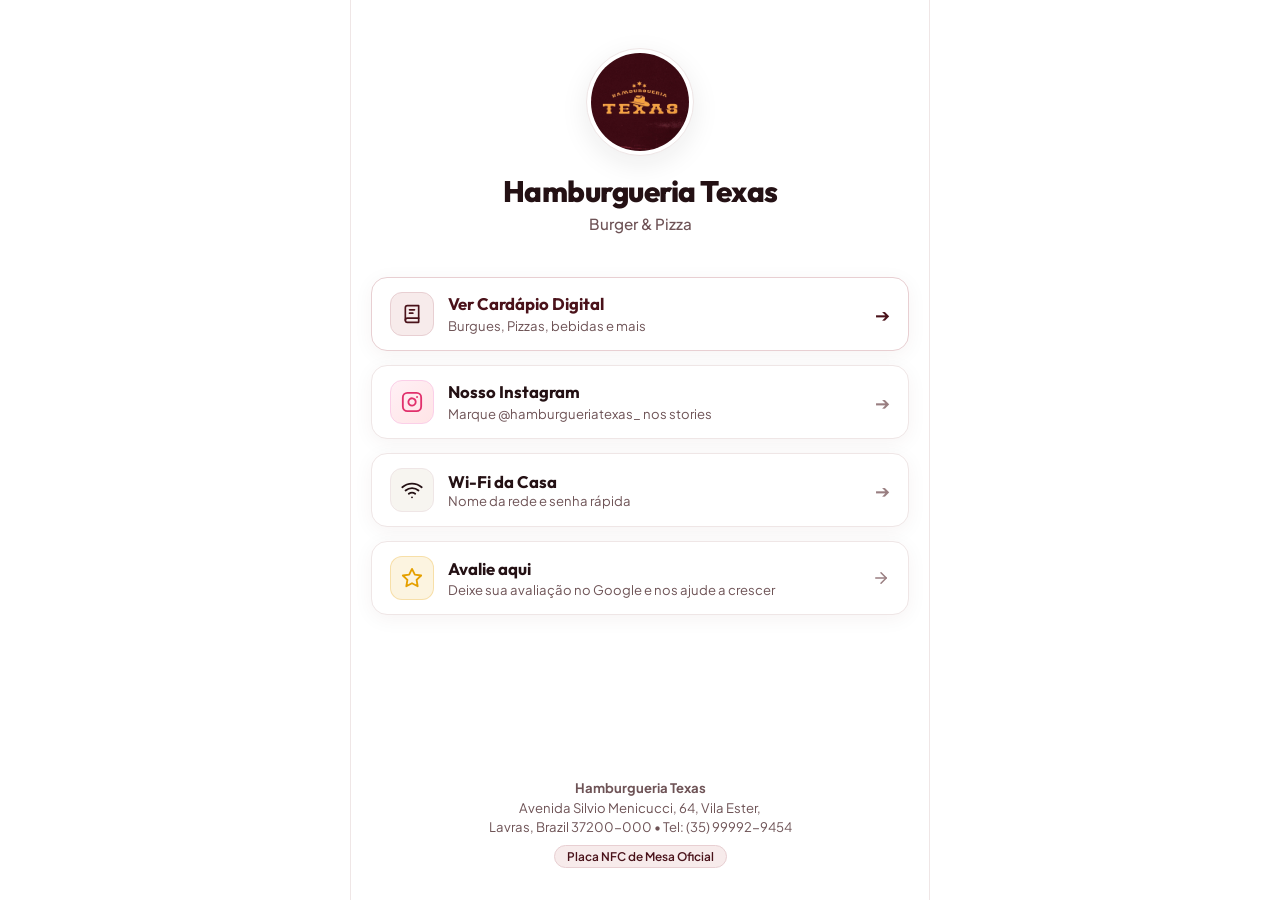
==== commit ca4be7f9: "feat: implementacao completa cardapio Texas, upload de fotos, persistencia wifi e supabase" ====
--- a/index.html
+++ b/index.html
@@ -15,10 +15,10 @@
   <meta property="og:locale" content="pt_BR">
   <meta property="og:site_name" content="Sobrado">
 
-  <title>Sobrado - Burger & Bar — Hub de Mesa</title>
+  <title>Hamburgueria Texas - Cardápio Digital</title>
 
   <!-- Favicon com logo oficial -->
-  <link rel="icon" type="image/jpeg" href="assets/images/Logo_Sobrado.jpg">
+  <link rel="icon" type="image/jpeg" href="assets/images/logo.jpg">
 
   <!-- Estilos da Aplicação -->
   <link rel="stylesheet" href="assets/css/styles.css?v=2.7">
@@ -32,8 +32,8 @@
       <section class="hub-identity">
         <div class="hub-logo-box">
           <img 
-            src="assets/images/Logo_Sobrado.jpg" 
-            alt="Logotipo Sobrado - Burger & Bar" 
+            src="assets/images/logo.jpg" 
+            alt="Logotipo Hamburgueria Texas" 
             class="hub-logo-img"
             width="108"
             height="108"
@@ -41,8 +41,8 @@
           />
         </div>
 
-        <h1 class="hub-title">Sobrado</h1>
-        <p class="hub-subtitle">Burger & Bar • @osobradoo</p>
+        <h1 class="hub-title">Hamburgueria Texas</h1>
+        <p class="hub-subtitle">Burger & Pizza</p>
 
         <!-- Selo de Mesa Ativa Detectada via URL NFC (?mesa=XX) -->
         <div class="table-badge" id="hubTableBadge" style="display: none;">
@@ -66,8 +66,8 @@
               </svg>
             </span>
             <div class="hub-btn-text">
-              <span class="hub-btn-title">Ver Cardápio Digital</span>
-              <span class="hub-btn-desc">Hambúrgueres Angus, porções, bebidas e mais</span>
+              <span class="hub-btn-title">Ver Cardápio Digital</span><br>
+              <span class="hub-btn-desc">Burgues, Pizzas, bebidas e mais</span>
             </div>
           </div>
           <span class="hub-btn-arrow" aria-hidden="true">➔</span>
@@ -75,7 +75,7 @@
 
         <!-- Opção 2: Nosso Instagram -->
         <a 
-          href="https://www.instagram.com/osobradoo" 
+          href="https://www.instagram.com/hamburgueriatexas_" 
           target="_blank" 
           rel="noopener noreferrer" 
           class="hub-btn hub-btn-instagram"
@@ -89,8 +89,8 @@
               </svg>
             </span>
             <div class="hub-btn-text">
-              <span class="hub-btn-title">Nosso Instagram</span>
-              <span class="hub-btn-desc">Marque @osobradoo nos stories</span>
+              <span class="hub-btn-title">Nosso Instagram</span><br>
+              <span class="hub-btn-desc">Marque @hamburgueriatexas_ nos stories</span>
             </div>
           </div>
           <span class="hub-btn-arrow" aria-hidden="true">➔</span>
@@ -108,7 +108,7 @@
               </svg>
             </span>
             <div class="hub-btn-text">
-              <span class="hub-btn-title" id="hubWifiTitle">Wi-Fi da Casa</span>
+              <span class="hub-btn-title" id="hubWifiTitle">Wi-Fi da Casa</span><br>
               <span class="hub-btn-desc" id="hubWifiDesc">Nome da rede e senha rápida</span>
             </div>
           </div>
@@ -116,7 +116,7 @@
         </button>
 
         <!-- Opção 4: Avalie aqui (Google Reviews) -->
-        <a href="https://search.google.com/local/writereview?placeid=ChIJMa0ilv5XtZQR5QLzIyxNroo" target="_blank" rel="noopener noreferrer" class="link-card" id="hubReviewLink">
+        <a href="https://search.google.com/local/writereview?placeid=ChIJy28ljvP9nwARSlWBPfvGAM0" target="_blank" rel="noopener noreferrer" class="link-card" id="hubReviewLink">
           <div class="link-icon-wrapper" style="background: rgba(229, 160, 0, 0.12); color: #E5A000;">
             <svg width="22" height="22" viewBox="0 0 24 24" fill="none" stroke="currentColor" stroke-width="2" stroke-linecap="round" stroke-linejoin="round">
               <polygon points="12 2 15.09 8.26 22 9.27 17 14.14 18.18 21.02 12 17.77 5.82 21.02 7 14.14 2 9.27 8.91 8.26 12 2"></polygon>
@@ -137,9 +137,9 @@
       <!-- Rodapé Institucional Oficial -->
       <footer class="hub-footer">
         <p class="hub-footer-text">
-          <strong>Sobrado - Burger & Bar</strong><br>
-          Rua Antônio Augusto da Silveira 159B (Andar superior)<br>
-          Vila Nova • Perdões-MG • Tel: (35) 99170-077
+          <strong>Hamburgueria Texas</strong><br>
+          Avenida Silvio Menicucci, 64, Vila Ester,<br>
+          Lavras, Brazil 37200-000 • Tel: (35) 99992-9454
         </p>
         <span class="hub-footer-badge">Placa NFC de Mesa Oficial</span>
       </footer>
@@ -221,8 +221,8 @@
   </div>
 
   <!-- Scripts -->
-  <script src="assets/js/products.js?v=2.7"></script>
-  <script src="assets/js/supabase.js?v=2.7"></script>
-  <script src="assets/js/app.js?v=2.7"></script>
+  <script src="assets/js/products.js?v=2.8"></script>
+  <script src="assets/js/supabase.js?v=2.8"></script>
+  <script src="assets/js/app.js?v=2.8"></script>
 </body>
 </html>
--- a/assets/css/styles.css
+++ b/assets/css/styles.css
@@ -1,51 +1,51 @@
 /* =====================================================================
-   O SOBRADO — CARDÁPIO DIGITAL & HUB NFC
+   TEXAS — CARDÁPIO DIGITAL & HUB NFC
    Design System Light Theme: Leve, Limpo, Sofisticado e Minimalista
    ===================================================================== */
 
 @import url('https://fonts.googleapis.com/css2?family=Outfit:wght@400;500;600;700;800&family=Plus+Jakarta+Sans:wght@400;500;600;700&display=swap');
 
 :root {
-  /* 1. Paleta de Superfícies (Light Gastronômico & Aconchegante) */
-  --bg-main: #FAF9F5;             /* Creme/off-white suave, acolhedor e leve */
-  --bg-main-alt: #F4F1EA;         /* Variação sutil para seções de destaque */
-  --bg-card: #FFFFFF;             /* Branco puro para cartões e links */
-  --bg-card-hover: #FCFBFA;       /* Micro-hover suave */
-  --bg-input: #FFFFFF;            /* Fundo dos campos de entrada */
-  --bg-chip: #F2EFEB;             /* Chips inativos e badges secundários */
-  --bg-chip-hover: #E9E5DE;       /* Hover de chips */
-  --bg-glass: rgba(250, 249, 245, 0.92); /* Vidro fosco claro no topo */
-
-  /* 2. Cores de Destaque Gastronômico (Terracota & Âmbar Queimado) */
-  --brand-terracotta: #C85A17;     /* Tom terracota/brasa nobre */
-  --brand-terracotta-hover: #B44E11; /* Estado ativo/hover */
-  --brand-terracotta-light: #FDF3EC; /* Fundo suave para ícones e tags */
-  --brand-terracotta-border: #F6D2BD;/* Borda delicada de destaque */
-  --brand-amber: #D97706;          /* Âmbar complementar */
-
-  /* 3. Selo de Mesa e Status (Verde Musgo / Sálvia Acolhedor) */
-  --status-table-bg: #EAF6EE;      /* Fundo da cápsula da mesa */
-  --status-table-border: #C6E7D2;  /* Borda sutil da cápsula */
-  --status-table-text: #237841;    /* Verde elegante e legível */
-  --status-table-dot: #2E9B54;     /* Ponto pulsante */
+  /* 1. Paleta de Superfícies (Branco Minimalista & Limpo) */
+  --bg-main: #FFFFFF;             /* Fundo 100% branco e arejado */
+  --bg-main-alt: #FAF6F6;         /* Off-white com leve nuance vinho nobre */
+  --bg-card: #FFFFFF;             /* Cartões brancos para destaque limpo dos itens */
+  --bg-card-hover: #FDF9F9;       /* Micro-hover suave */
+  --bg-input: #FAF5F5;            /* Fundo suave para inputs */
+  --bg-chip: #F5EEEE;             /* Chips inativos com toque suave de vinho */
+  --bg-chip-hover: #ECE2E2;       /* Hover dos chips */
+  --bg-glass: rgba(255, 255, 255, 0.94); /* Vidro fosco translúcido no topo */
+
+  /* 2. Cores da Marca — Hamburgueria Texas (Vinho Rústico Protagonista) */
+  --brand-terracotta: #4A121A;        /* Tom vinho/bordô encorpado como cor principal de ação */
+  --brand-terracotta-hover: #380C13;  /* Vinho mais escuro e imponente para hover/clique */
+  --brand-terracotta-light: #F7EBEB;  /* Fundo sutil avermelhado para ícones e tags */
+  --brand-terracotta-border: #E8CFD2; /* Borda delicada com tom de vinho suave */
+  --brand-amber: #E89D35;             /* Mostarda/ouro texano para selos e estrelas */
+
+  /* 3. Selo de Mesa e Status (Verde Sálvia) */
+  --status-table-bg: #EAF6EE;
+  --status-table-border: #C6E7D2;
+  --status-table-text: #237841;
+  --status-table-dot: #2E9B54;
 
   /* 4. Tipografia & Hierarquia de Contraste */
-  --text-primary: #1F1E1C;         /* Preto suave / grafite escuro */
-  --text-heading: #2D2B28;         /* Títulos e destaques estruturais */
-  --text-secondary: #6E6B65;       /* Descrições e ingredientes */
-  --text-dim: #9E9B94;             /* Elementos discretos e placeholders */
-  --text-white: #FFFFFF;           /* Texto sobre botões terracota */
-
-  /* 5. Bordas e Sombras Suaves (Sem peso preto) */
-  --border-subtle: #EAE7E1;        /* Linha sutil padrão */
-  --border-divider: #F0ECE4;       /* Divisores internos */
-  --border-focus: #C85A17;         /* Foco de acessibilidade */
-
-  --shadow-sm: 0 2px 8px rgba(31, 30, 28, 0.03);
-  --shadow-card: 0 4px 20px rgba(31, 30, 28, 0.04);
-  --shadow-card-hover: 0 8px 26px rgba(31, 30, 28, 0.07);
-  --shadow-drawer: 0 -10px 40px rgba(31, 30, 28, 0.12);
-  --shadow-modal: 0 16px 40px rgba(31, 30, 28, 0.14);
+  --text-primary: #241114;          /* Marrom/vinho bem escuro de alto contraste */
+  --text-heading: #4A121A;          /* Vinho forte nos títulos, seções e categorias */
+  --text-secondary: #6E5356;        /* Ingredientes e descrições técnicas */
+  --text-dim: #997E81;              /* Placeholders e textos discretos */
+  --text-white: #FFFFFF;            /* Texto branco sobre botões vinho */
+
+  /* 5. Bordas e Sombras Suaves */
+  --border-subtle: #EFE6E6;         /* Linha sutil padrão */
+  --border-divider: #F6EEEE;        /* Divisores internos */
+  --border-focus: #4A121A;          /* Anel de foco no tom vinho da marca */
+
+  --shadow-sm: 0 2px 8px rgba(74, 18, 26, 0.04);
+  --shadow-card: 0 4px 20px rgba(74, 18, 26, 0.05);
+  --shadow-card-hover: 0 8px 26px rgba(74, 18, 26, 0.08);
+  --shadow-drawer: 0 -10px 40px rgba(74, 18, 26, 0.12);
+  --shadow-modal: 0 16px 40px rgba(74, 18, 26, 0.14);
 
   /* 6. Medidas e Geometria */
   --font-heading: 'Outfit', -apple-system, BlinkMacSystemFont, sans-serif;
@@ -2183,19 +2183,19 @@
 
 /* Ajustes de layout sticky quando em Modo ADM */
 body.admin-mode-active {
-  --admin-bar-height: 86px;
+  --admin-bar-height: 52px;
 }
 
 body.admin-mode-active .menu-header {
-  top: var(--admin-bar-height, 86px);
+  top: var(--admin-bar-height, 52px);
 }
 
 body.admin-mode-active .categories-bar-wrapper {
-  top: calc(var(--header-height) + var(--admin-bar-height, 86px));
+  top: calc(var(--header-height) + var(--admin-bar-height, 52px));
 }
 
 body.admin-mode-active .menu-section {
-  scroll-margin-top: calc(var(--header-height) + var(--category-bar-height) + var(--admin-bar-height, 86px) + 16px);
+  scroll-margin-top: calc(var(--header-height) + var(--category-bar-height) + var(--admin-bar-height, 52px) + 16px);
 }
 
 /* Barra Superior Fixa do ADM */
@@ -2228,19 +2228,11 @@
 
 .admin-top-bar-inner {
   display: flex;
-  flex-direction: column;
-  gap: 8px;
+  align-items: center;
+  justify-content: space-between;
+  gap: 10px;
   width: 100%;
   box-sizing: border-box;
-}
-
-/* Linha 1: Status "⚡ Painel ADM" à esquerda + "Sair do ADM" à direita */
-.admin-top-bar-header-row {
-  display: flex;
-  align-items: center;
-  justify-content: space-between;
-  width: 100%;
-  gap: 8px;
 }
 
 .admin-top-bar-badge {
@@ -2275,14 +2267,12 @@
   }
 }
 
-/* Linha 2: "Sincronizar Base" + "+ Novo Produto" */
+/* Ações da Barra do ADM */
 #adminTopBar .admin-bar-actions,
 .admin-top-bar-actions {
   display: flex;
-  flex-wrap: wrap;
-  gap: 6px;
-  justify-content: flex-end;
-  width: 100%;
+  align-items: center;
+  gap: 8px;
   box-sizing: border-box;
 }
 
@@ -2294,44 +2284,14 @@
   justify-content: center;
   gap: 6px;
   font-size: 0.78rem;
-  padding: 6px 10px;
-  min-height: 32px;
+  padding: 6px 12px;
+  min-height: 34px;
   border-radius: var(--radius-full);
   font-weight: 700;
   cursor: pointer;
   transition: all 0.15s ease;
   white-space: nowrap;
   box-sizing: border-box;
-}
-
-#adminTopBar .admin-bar-actions .btn-admin-bar,
-#adminTopBar .admin-bar-actions .btn-admin-action {
-  flex: 1 1 0;
-  min-width: 0;
-  text-align: center;
-}
-
-.btn-admin-bar-sync {
-  background-color: var(--brand-terracotta-light);
-  color: var(--brand-terracotta);
-  border: 1px solid var(--brand-terracotta-border);
-}
-
-.btn-admin-bar-sync:hover {
-  background-color: #F8E3D4;
-  border-color: var(--brand-terracotta);
-  transform: translateY(-1px);
-}
-
-.btn-admin-bar-sync:active {
-  transform: scale(0.96);
-}
-
-.btn-admin-bar-sync.loading,
-.btn-admin-bar-sync:disabled {
-  opacity: 0.7;
-  cursor: not-allowed;
-  pointer-events: none;
 }
 
 .btn-admin-bar-new {
@@ -2355,7 +2315,7 @@
   background-color: var(--bg-main-alt);
   color: var(--text-secondary);
   border: 1px solid var(--border-subtle);
-  padding: 5px 10px;
+  padding: 6px 10px;
   font-size: 0.76rem;
 }
 
@@ -2754,6 +2714,113 @@
 
 .admin-price-input {
   padding-left: 38px;
+}
+
+/* Upload e Pré-visualização de Foto do Produto */
+.admin-upload-container {
+  display: flex;
+  flex-direction: column;
+  gap: 8px;
+}
+
+.btn-admin-choose-file {
+  display: flex;
+  align-items: center;
+  justify-content: center;
+  gap: 10px;
+  width: 100%;
+  min-height: 50px;
+  padding: 12px 18px;
+  background-color: var(--bg-main-alt);
+  border: 1.5px dashed var(--brand-terracotta-border);
+  border-radius: var(--radius-md);
+  font-size: 0.88rem;
+  font-weight: 600;
+  color: var(--brand-terracotta);
+  cursor: pointer;
+  transition: all 0.2s cubic-bezier(0.16, 1, 0.3, 1);
+  user-select: none;
+  box-sizing: border-box;
+}
+
+.btn-admin-choose-file:hover {
+  background-color: var(--brand-terracotta-light);
+  border-color: var(--brand-terracotta);
+  border-style: solid;
+  transform: translateY(-1px);
+}
+
+.btn-admin-choose-file:active {
+  transform: scale(0.99);
+}
+
+.btn-choose-file-icon {
+  font-size: 1.1rem;
+  display: inline-flex;
+  align-items: center;
+}
+
+.admin-image-preview-container {
+  display: flex;
+  align-items: center;
+  gap: 12px;
+  background-color: #FFFFFF;
+  border: 1px solid var(--border-subtle);
+  border-radius: var(--radius-md);
+  padding: 10px 12px;
+  box-shadow: 0 2px 8px rgba(74, 18, 26, 0.04);
+  animation: adminPreviewFadeIn 0.2s ease;
+  box-sizing: border-box;
+}
+
+@keyframes adminPreviewFadeIn {
+  from {
+    opacity: 0;
+    transform: translateY(-4px);
+  }
+  to {
+    opacity: 1;
+    transform: translateY(0);
+  }
+}
+
+#adminImagePreview,
+.admin-image-preview-thumb {
+  width: 72px;
+  height: 72px;
+  border-radius: var(--radius-sm);
+  object-fit: cover;
+  border: 1px solid var(--border-subtle);
+  background-color: var(--bg-main-alt);
+  flex-shrink: 0;
+}
+
+#btnAdminRemoveImage,
+.btn-admin-remove-image {
+  display: inline-flex;
+  align-items: center;
+  gap: 5px;
+  padding: 6px 12px;
+  font-size: 0.8rem;
+  font-weight: 600;
+  background-color: #FEE2E2;
+  color: #DC2626;
+  border: 1px solid #FECACA;
+  border-radius: var(--radius-sm);
+  cursor: pointer;
+  transition: all 0.15s ease;
+  white-space: nowrap;
+}
+
+#btnAdminRemoveImage:hover,
+.btn-admin-remove-image:hover {
+  background-color: #FCA5A5;
+  color: #991B1B;
+}
+
+#btnAdminRemoveImage:active,
+.btn-admin-remove-image:active {
+  transform: scale(0.96);
 }
 
 .admin-checkboxes-box {
